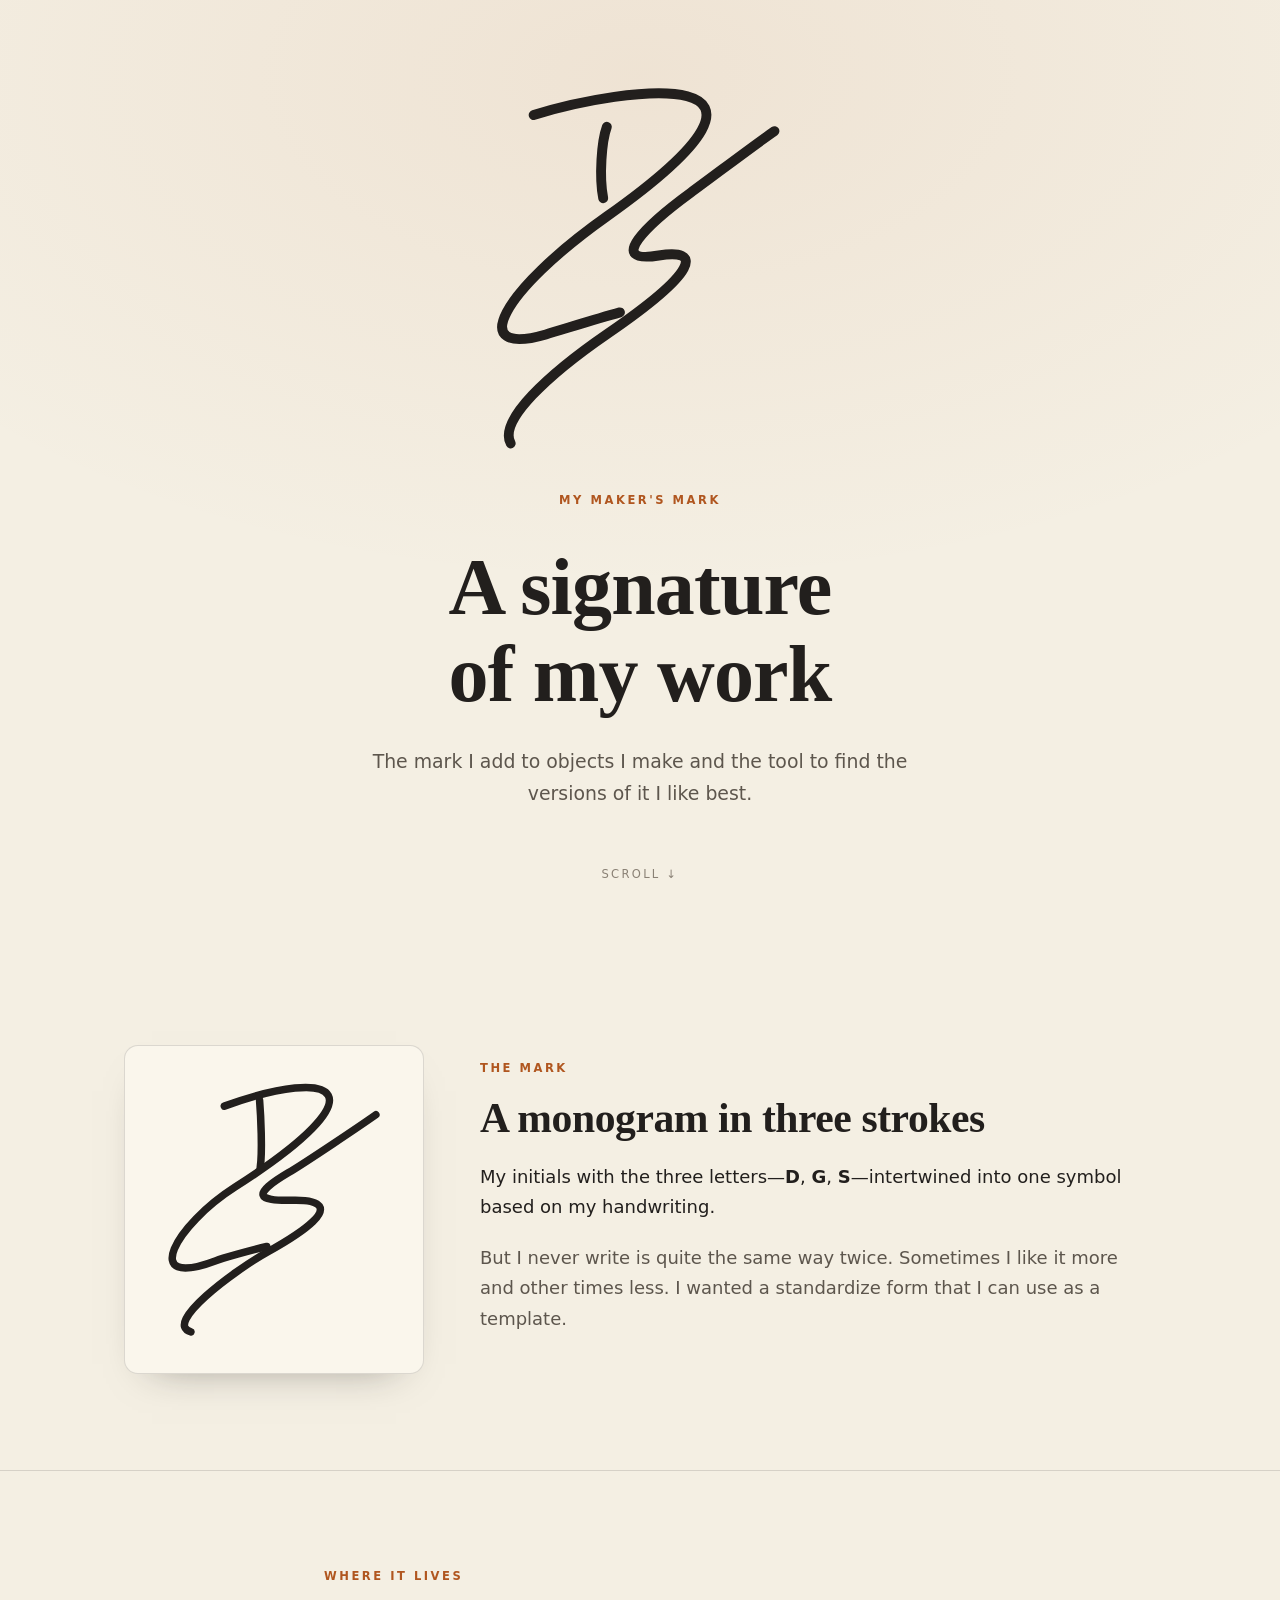
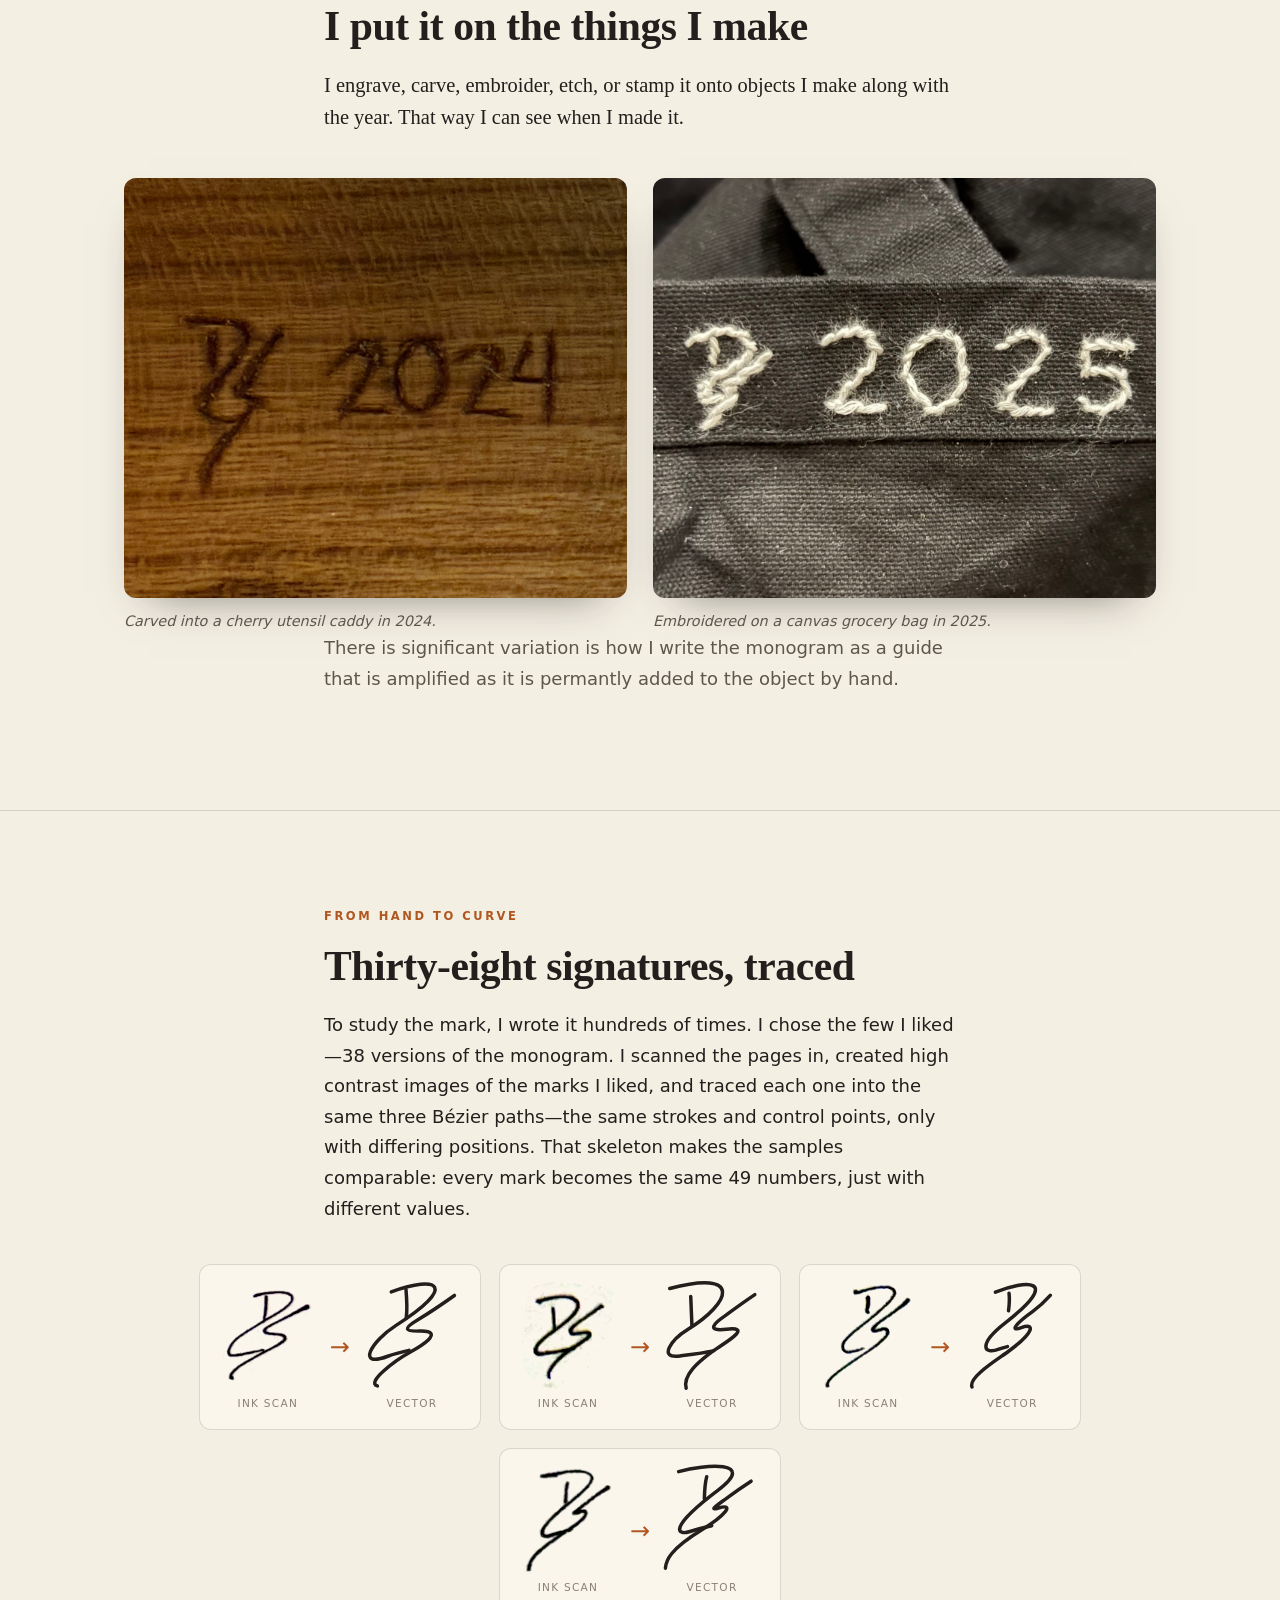
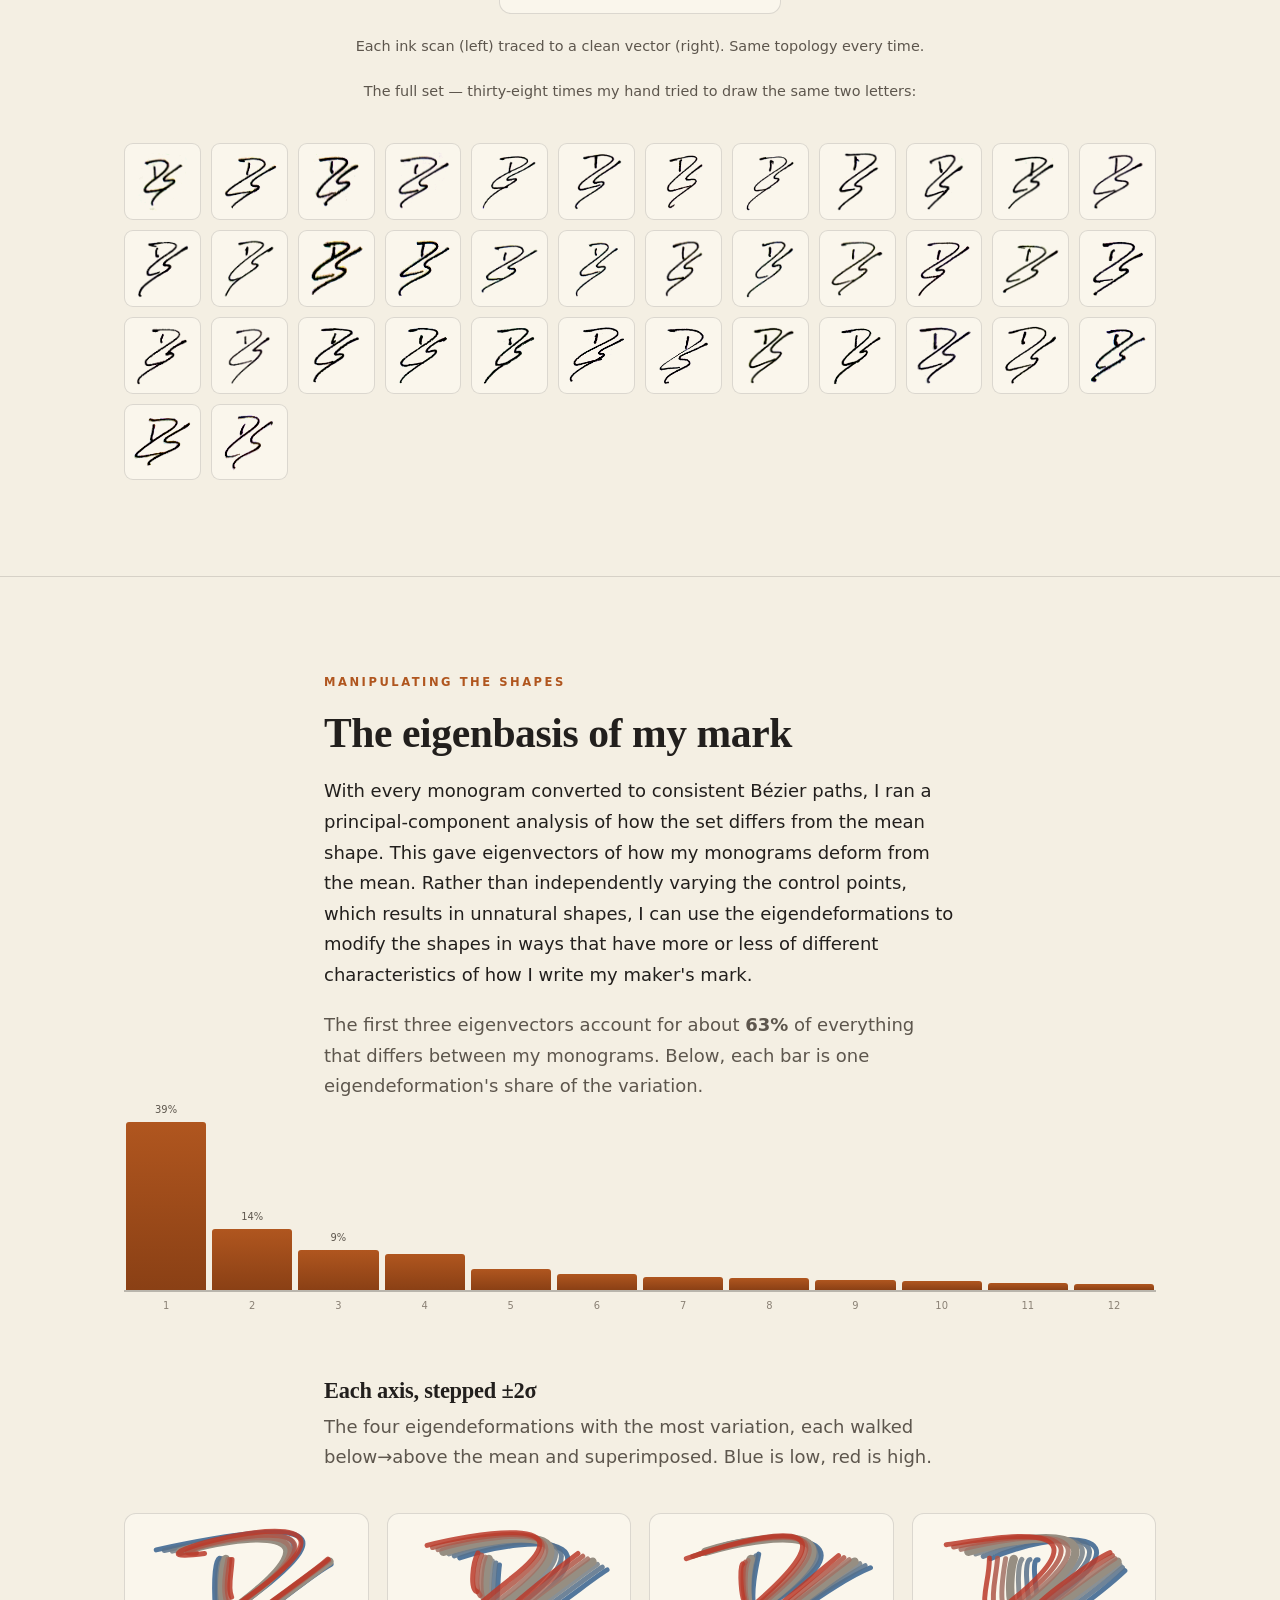
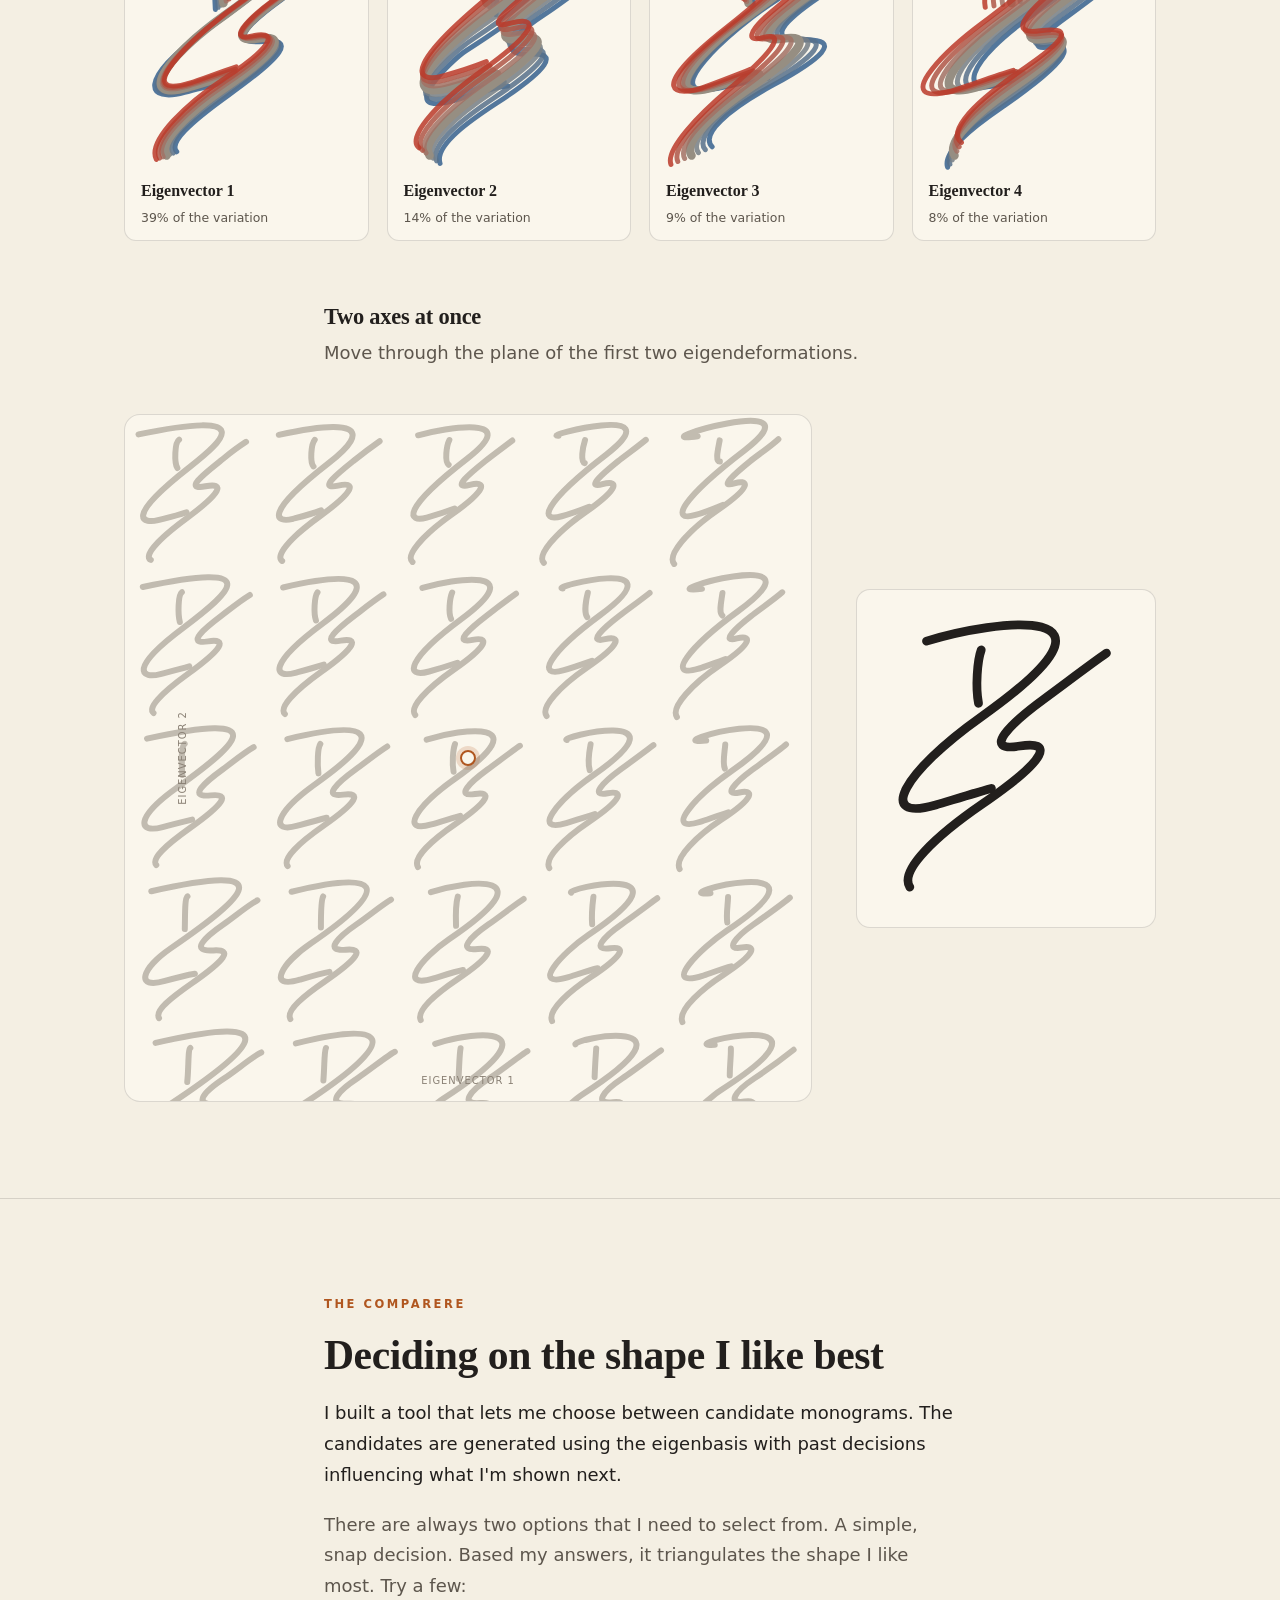
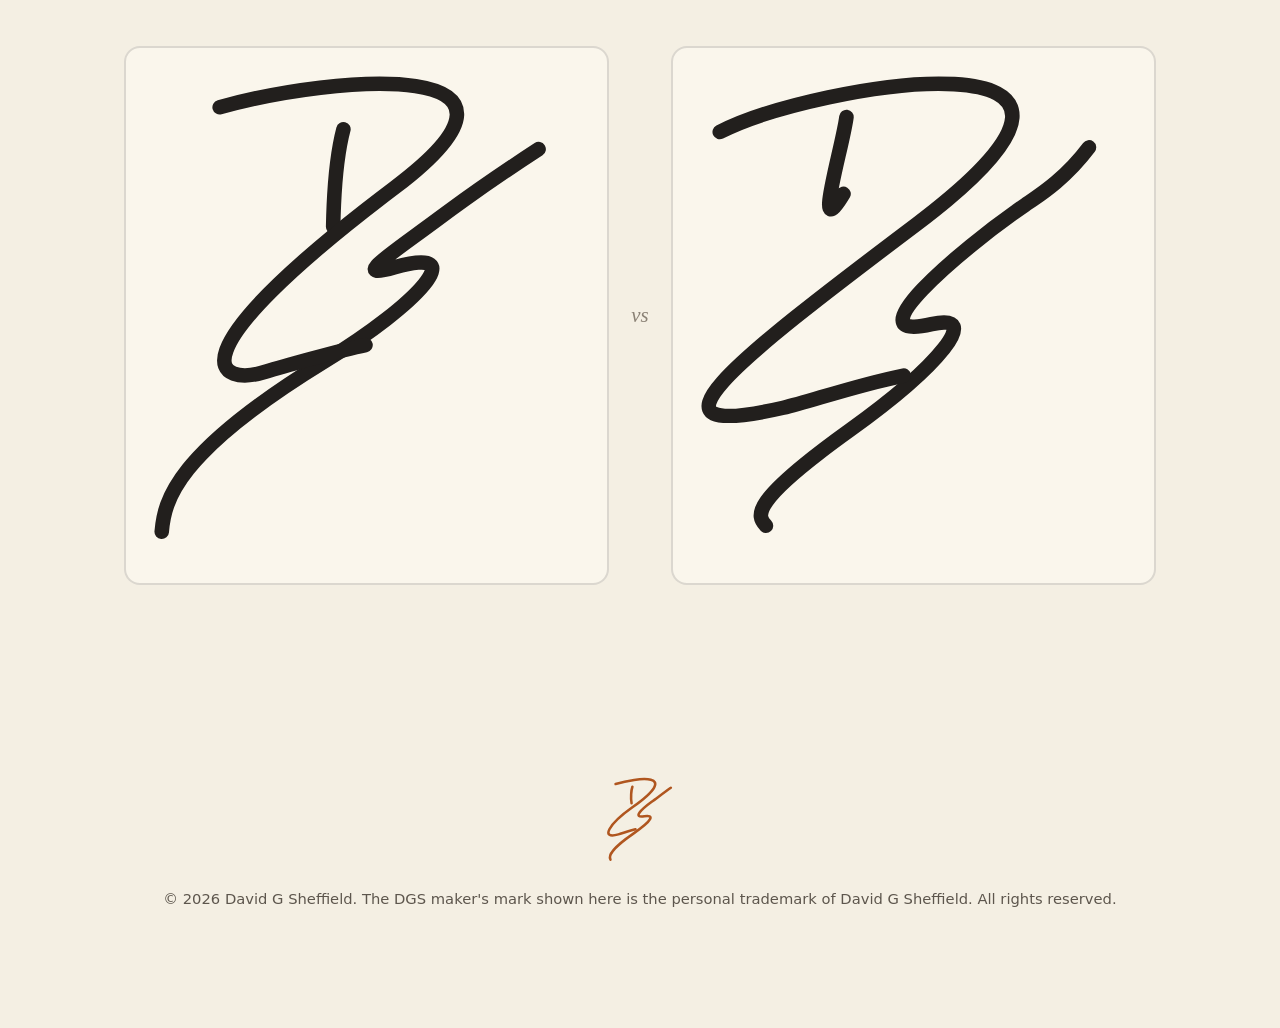
==== docs/index.html @ 482a4f67 "Normalize copyright name to David G Sheffield Co-Authored-By: Claude Opus 4.8 <noreply@anthropic.com" ====
<!doctype html>
<html lang="en">
<head>
<meta charset="utf-8">
<meta name="viewport" content="width=device-width, initial-scale=1">
<title>A Maker's Mark — the geometry of a signature</title>
<meta name="description" content="The DS maker's mark: from a hand-drawn signature to an eigenvector decomposition and a preference-learning comparer.">
<style>
  :root{
    --paper:#f4efe3;
    --paper-2:#ece2cf;
    --panel:#faf6ec;
    --ink:#221f1d;
    --ink-soft:#5d564d;
    --ink-faint:#8a8175;
    --rust:#b0561f;
    --rust-deep:#8a4015;
    --blue:#37628f;
    --red:#bb3b2b;
    --line:rgba(34,31,29,.14);
    --line-strong:rgba(34,31,29,.28);
    --serif:"Iowan Old Style","Palatino Linotype",Palatino,"Book Antiqua",Georgia,serif;
    --sans:system-ui,-apple-system,"Segoe UI",Roboto,Helvetica,Arial,sans-serif;
    color-scheme:light;
  }
  *{box-sizing:border-box}
  html{scroll-behavior:smooth}
  body{
    margin:0;background:var(--paper);color:var(--ink);
    font-family:var(--sans);font-size:18px;line-height:1.7;
    -webkit-font-smoothing:antialiased;overflow-x:hidden;
  }
  .wrap{max-width:1080px;margin:0 auto;padding:0 24px}
  .narrow{max-width:680px}
  h1,h2,h3{font-family:var(--serif);font-weight:600;line-height:1.08;letter-spacing:-.01em;margin:0}
  p{margin:0 0 1.1em}
  a{color:var(--rust-deep)}
  .eyebrow{
    font-family:var(--sans);font-size:.72rem;font-weight:700;letter-spacing:.22em;
    text-transform:uppercase;color:var(--rust);margin:0 0 1.1rem;
  }
  section{padding:96px 0;position:relative}
  section + section{border-top:1px solid var(--line)}
  .lede{font-size:1.28rem;line-height:1.55;color:var(--ink);font-family:var(--serif)}
  .muted{color:var(--ink-soft)}

  /* reveal */
  .reveal{opacity:0;transform:translateY(22px);transition:opacity .8s ease,transform .8s ease}
  .reveal.in{opacity:1;transform:none}

  /* ---- hero ---- */
  .hero{
    min-height:100svh;display:flex;flex-direction:column;justify-content:center;align-items:center;
    text-align:center;padding:80px 24px 64px;
    background:
      radial-gradient(120% 90% at 50% 8%,rgba(176,86,31,.08),transparent 60%),
      var(--paper);
  }
  .hero .mark-hero{width:min(46vw,340px);aspect-ratio:110/124;margin-bottom:8px}
  .hero h1{font-size:clamp(2.6rem,7vw,5rem);margin:.2em 0 .35em}
  .hero .sub{max-width:560px;font-size:1.18rem;color:var(--ink-soft);margin:0 auto}
  .scrollcue{margin-top:56px;font-size:.72rem;letter-spacing:.2em;text-transform:uppercase;color:var(--ink-faint);
    animation:bob 2.4s ease-in-out infinite}
  @keyframes bob{0%,100%{transform:translateY(0)}50%{transform:translateY(7px)}}

  /* draw-on animation — one stroke at a time, in the order I'd write them.
     dasharray gap (200) is wider than the pathLength (100) so the dash pattern
     can't wrap back onto the far endpoint and leave a round-cap dot there. */
  .draw path{stroke-dasharray:100 200;stroke-dashoffset:100;animation:draw 1.05s cubic-bezier(.6,.02,.3,1) forwards}
  .draw path:nth-child(2){animation-delay:.15s}   /* D:  the vertical line — drawn first */
  .draw path:nth-child(3){animation-delay:1.275s}  /* DG: drawn second */
  .draw path:nth-child(1){animation-delay:2.4s}  /* GS: drawn third */
  @keyframes draw{to{stroke-dashoffset:0}}

  svg{display:block}
  .mark svg{width:100%;height:100%;overflow:visible}

  /* ---- the mark ---- */
  .mark-feature{display:grid;grid-template-columns:minmax(0,300px) 1fr;gap:56px;align-items:center}
  .mark-feature .plate{
    background:var(--panel);border:1px solid var(--line);border-radius:14px;
    padding:34px;box-shadow:0 18px 40px -28px rgba(34,31,29,.5);
  }
  .plate .mark{aspect-ratio:110/124}
  .stroke-facts{display:flex;gap:26px;margin-top:26px;flex-wrap:wrap}
  .stroke-facts b{font-family:var(--serif);font-size:1.7rem;display:block;line-height:1;color:var(--rust-deep)}
  .stroke-facts span{font-size:.82rem;color:var(--ink-soft);letter-spacing:.02em}

  /* ---- use photos ---- */
  .photos{display:grid;grid-template-columns:1fr 1fr;gap:26px;margin-top:44px}
  figure{margin:0}
  .photos img{width:100%;height:420px;object-fit:cover;border-radius:12px;display:block;
    box-shadow:0 20px 44px -26px rgba(34,31,29,.6)}
  figcaption{margin-top:.7rem;font-size:.9rem;color:var(--ink-soft);font-style:italic}

  /* ---- samples wall ---- */
  .wall{display:grid;grid-template-columns:repeat(auto-fill,minmax(76px,1fr));gap:10px;margin-top:40px}
  .wall .chip{background:var(--panel);border:1px solid var(--line);border-radius:9px;padding:8px;
    aspect-ratio:1;display:flex;align-items:center;justify-content:center;
    transition:transform .35s ease,box-shadow .35s ease}
  .wall .chip:hover{transform:translateY(-4px) rotate(-1deg);box-shadow:0 14px 26px -16px rgba(34,31,29,.55)}
  .wall .chip img{max-width:100%;max-height:100%;mix-blend-mode:multiply;filter:contrast(1.05)}

  /* ---- conversion strip ---- */
  .convo{display:flex;flex-wrap:wrap;gap:18px;margin-top:40px;justify-content:center}
  .convo .pair{display:flex;align-items:center;gap:14px;background:var(--panel);
    border:1px solid var(--line);border-radius:12px;padding:16px 20px}
  .convo .cell{width:96px;height:108px;display:flex;align-items:center;justify-content:center}
  .convo .cell img{max-width:100%;max-height:100%;mix-blend-mode:multiply}
  .convo .arrow{color:var(--rust);font-size:1.5rem}
  .convo .lbl{position:absolute;font-size:.66rem;letter-spacing:.14em;text-transform:uppercase;color:var(--ink-faint)}
  .cellwrap{position:relative;display:flex;flex-direction:column;align-items:center;gap:6px}
  .cellwrap span{font-size:.66rem;letter-spacing:.12em;text-transform:uppercase;color:var(--ink-faint)}

  /* ---- eigen ---- */
  .scree{display:flex;align-items:flex-end;gap:6px;height:170px;margin:8px 0 6px;
    padding:0 2px;border-bottom:2px solid var(--line-strong)}
  .scree .bar{flex:1;background:linear-gradient(var(--rust),var(--rust-deep));border-radius:3px 3px 0 0;
    position:relative;min-height:2px;transition:height 1s cubic-bezier(.5,0,.2,1)}
  .scree .bar span{position:absolute;top:-20px;left:0;right:0;text-align:center;font-size:.62rem;color:var(--ink-soft)}
  .scree-x{display:flex;gap:6px;padding:0 2px}
  .scree-x div{flex:1;text-align:center;font-size:.62rem;color:var(--ink-faint)}

  .ghost{opacity:.16}

  .overlays{display:grid;grid-template-columns:repeat(auto-fit,minmax(150px,1fr));gap:18px;margin-top:40px}
  .overlays .ov{background:var(--panel);border:1px solid var(--line);border-radius:12px;padding:16px 16px 12px}
  .overlays .ov .mark{aspect-ratio:110/124}
  .overlays .ov h4{margin:10px 0 2px;font-family:var(--serif);font-weight:600;font-size:1rem}
  .overlays .ov p{margin:0;font-size:.78rem;color:var(--ink-soft)}

  .morph{display:grid;grid-template-columns:1fr minmax(0,300px);gap:44px;align-items:center;margin-top:46px}
  .pad{position:relative;aspect-ratio:1;background:var(--panel);border:1px solid var(--line);
    border-radius:16px;padding:10px;touch-action:none;cursor:crosshair;overflow:hidden}
  .pad .tiles{position:absolute;inset:10px;display:grid;grid-template-columns:repeat(5,1fr);
    grid-template-rows:repeat(5,1fr);gap:2px}
  .pad .tiles .mark{opacity:.5;transition:opacity .2s}
  .pad .cross{position:absolute;width:16px;height:16px;border:2px solid var(--rust);border-radius:50%;
    transform:translate(-50%,-50%);pointer-events:none;box-shadow:0 0 0 4px rgba(176,86,31,.18)}
  .pad .axlabel{position:absolute;font-size:.62rem;letter-spacing:.1em;text-transform:uppercase;color:var(--ink-faint)}
  .morph .live{aspect-ratio:110/124;background:var(--panel);border:1px solid var(--line);border-radius:14px;padding:22px}

  /* ---- comparer ---- */
  .duel{display:grid;grid-template-columns:1fr auto 1fr;gap:22px;align-items:center;margin-top:44px}
  .cand{background:var(--panel);border:2px solid var(--line);border-radius:16px;padding:30px;cursor:pointer;
    transition:transform .18s ease,border-color .18s ease,box-shadow .18s ease}
  .cand:hover{transform:translateY(-5px);border-color:var(--rust);box-shadow:0 22px 44px -26px rgba(176,86,31,.6)}
  .cand .mark{aspect-ratio:110/124}
  .cand.pick{border-color:var(--rust);animation:pop .4s ease}
  @keyframes pop{40%{transform:scale(1.05)}}
  .vs{font-family:var(--serif);font-style:italic;color:var(--ink-faint);font-size:1.3rem}
  .duel-q{text-align:center;font-family:var(--serif);font-size:1.3rem;margin-top:30px}
  .tally{text-align:center;color:var(--ink-soft);font-size:.9rem;margin-top:10px}
  .tally b{color:var(--rust-deep)}

  footer{padding:80px 0 100px;text-align:center;color:var(--ink-soft)}
  footer .mark{width:78px;aspect-ratio:110/124;margin:0 auto 22px}
  footer p{font-size:.92rem}

  @media(max-width:820px){
    body{font-size:17px}
    section{padding:72px 0}
    .mark-feature,.morph{grid-template-columns:1fr;gap:30px}
    .morph .live{max-width:240px;margin:0 auto}
    .photos{grid-template-columns:1fr}
    .photos img{height:300px}
    .duel{grid-template-columns:1fr;gap:14px}
    .vs{text-align:center}
  }
</style>
</head>
<body>

<!-- HERO -->
<header class="hero">
  <div class="mark mark-hero" id="hero-mark"></div>
  <p class="eyebrow" style="margin-top:20px">My Maker's Mark</p>
  <h1>A signature<br>of my work</h1>
  <p class="sub">The mark I add to objects I make and the tool to find the versions of it I like best.</p>
  <div class="scrollcue">Scroll ↓</div>
</header>

<!-- THE MARK -->
<section id="mark">
  <div class="wrap mark-feature">
    <div class="plate reveal">
      <div class="mark" id="feature-mark"></div>
    </div>
    <div class="reveal">
      <p class="eyebrow">The mark</p>
      <h2 style="font-size:clamp(1.8rem,4vw,2.6rem);margin-bottom:.5em">A monogram in three strokes</h2>
      <p>My initials with the three letters—<b>D</b>, <b>G</b>, <b>S</b>—intertwined into one symbol based on my handwriting.</p>
      <p class="muted">But I never write is quite the same way twice. Sometimes I like it more and other times less. I wanted a standardize form that I can use as a template.</p>
      <div class="stroke-facts">
      </div>
    </div>
  </div>
</section>

<!-- WHERE IT LIVES -->
<section id="use">
  <div class="wrap narrow reveal">
    <p class="eyebrow">Where it lives</p>
    <h2 style="font-size:clamp(1.8rem,4vw,2.6rem);margin-bottom:.5em">I put it on the things I make</h2>
    <p class="lede">I engrave, carve, embroider, etch, or stamp it onto objects I make along with the year. That way I can see when I made it.</p>
  </div>
  <div class="wrap photos reveal">
    <figure>
      <img src="assets/utensil_caddy.jpg" alt="DS mark wood-burned into an oak utensil caddy, dated 2024" loading="lazy">
      <figcaption>Carved into a cherry utensil caddy in 2024.</figcaption>
    </figure>
    <figure>
      <img src="assets/grocery_bag.jpg" alt="DS mark hand-embroidered on a black canvas grocery bag, dated 2025" loading="lazy">
      <figcaption>Embroidered on a canvas grocery bag in 2025.</figcaption>
    </figure>
  </div>
  <div class="wrap narrow reveal">
    <p class="muted">There is significant variation is how I write the monogram as a guide that is amplified as it is permantly added to the object by hand.</p>
  </div>
</section>

<!-- FROM HAND TO CURVE -->
<section id="trace">
  <div class="wrap narrow reveal">
    <p class="eyebrow">From hand to curve</p>
    <h2 style="font-size:clamp(1.8rem,4vw,2.6rem);margin-bottom:.5em">Thirty-eight signatures, traced</h2>
    <p>To study the mark, I wrote it hundreds of times. I chose the few I liked—38 versions of the monogram. I scanned the pages in, created high contrast images of the marks I liked, and traced each one into the same three Bézier paths—the same strokes and control points, only with differing positions. That skeleton makes the samples comparable: every mark becomes the same 49 numbers, just with different values.</p>
  </div>

  <div class="wrap reveal">
    <div class="convo" id="convo"></div>
    <p class="muted" style="text-align:center;font-size:.9rem;margin-top:20px">Each ink scan (left) traced to a clean vector (right). Same topology every time.</p>
  </div>

  <div class="wrap reveal" style="margin-top:20px">
    <p class="muted" style="text-align:center;font-size:.9rem;margin-bottom:0">The full set — thirty-eight times my hand tried to draw the same two letters:</p>
    <div class="wall" id="wall"></div>
  </div>
</section>

<!-- EIGENDEFORMATION -->
<section id="eigen">
  <div class="wrap narrow reveal">
    <p class="eyebrow">Manipulating the shapes</p>
    <h2 style="font-size:clamp(1.8rem,4vw,2.6rem);margin-bottom:.5em">The eigenbasis of my mark</h2>
    <p>With every monogram converted to consistent Bézier paths, I ran a principal-component analysis of how the set differs from the mean shape. This gave eigenvectors of how my monograms deform from the mean. Rather than independently varying the control points, which results in unnatural shapes, I can use the eigendeformations to modify the shapes in ways that have more or less of different characteristics of how I write my maker's mark.</p>
    <p class="muted">The first three eigenvectors account for about <b>63%</b> of everything that differs between my monograms. Below, each bar is one eigendeformation's share of the variation.</p>
  </div>

  <div class="wrap reveal">
    <div class="scree" id="scree"></div>
    <div class="scree-x" id="scree-x"></div>
  </div>

  <div class="wrap narrow reveal" style="margin-top:64px">
    <h3 style="font-size:1.4rem;margin-bottom:.4em">Each axis, stepped ±2σ</h3>
    <p class="muted">The four eigendeformations with the most variation, each walked below→above the mean and superimposed. Blue is low, red is high.</p>
  </div>
  <div class="wrap">
    <div class="overlays reveal" id="overlays"></div>
  </div>

  <div class="wrap narrow reveal" style="margin-top:64px">
    <h3 style="font-size:1.4rem;margin-bottom:.4em">Two axes at once</h3>
    <p class="muted">Move through the plane of the first two eigendeformations.</p>
  </div>
  <div class="wrap">
    <div class="morph reveal">
      <div class="pad" id="pad">
        <div class="tiles" id="pad-tiles"></div>
        <div class="cross" id="pad-cross" style="left:50%;top:50%"></div>
        <div class="axlabel" style="left:12px;top:50%;transform:translateY(-50%) rotate(-90deg)">Eigenvector 2</div>
        <div class="axlabel" style="left:50%;bottom:12px;transform:translateX(-50%)">Eigenvector 1</div>
      </div>
      <div class="mark live" id="morph-live"></div>
    </div>
  </div>
</section>

<!-- COMPARER -->
<section id="compare">
  <div class="wrap narrow reveal">
    <p class="eyebrow">The comparere</p>
    <h2 style="font-size:clamp(1.8rem,4vw,2.6rem);margin-bottom:.5em">Deciding on the shape I like best</h2>
    <p>I built a tool that lets me choose between candidate monograms. The candidates are generated using the eigenbasis with past decisions influencing what I'm shown next.</p>
    <p class="muted">There are always two options that I need to select from. A simple, snap decision. Based my answers, it triangulates the shape I like most. Try a few:</p>
  </div>
  <div class="wrap">
    <div class="duel reveal">
      <div class="cand" id="cand-a" data-side="a"><div class="mark"></div></div>
      <div class="vs">vs</div>
      <div class="cand" id="cand-b" data-side="b"><div class="mark"></div></div>
    </div>
    <p class="tally" id="tally"></p>
  </div>
</section>

<footer>
  <div class="wrap">
    <div class="mark" id="foot-mark"></div>
    <p class="muted">© 2026 David G Sheffield. The DGS maker's mark shown here is the personal trademark of David G Sheffield. All rights reserved.</p>
  </div>
</footer>

<script id="data" type="application/json">{"viewbox":[0,0,110,124],"mean":{"GS":"M98.5,16.55C91.85,21.11,79.28,30.7,71.49,36.38C57.1,46.89,43.87,59.59,61.06,56.78C75.08,54.5,74.12,61.72,44.66,81.96C25.05,95.43,8.71,110.6,13.34,117.89","D":"M44.28,15.14C42.57,19.79,41.72,31.22,43.1,38.27","DG":"M20.59,11.35C49.86,2.26,115.95,-6.68,44.28,44.13C10.03,68.41,-1.29,89.76,24.55,82.3C29.72,80.8,41.02,77.22,48.67,75.14"},"scree":[0.39283433166560694,0.14138549717100454,0.09217878878835264,0.08430561869442137,0.04968487564159206,0.036737414471950496,0.03105868595067853,0.028623264817362278,0.023886577118365563,0.020985737363191273,0.016085878676264702,0.013098283704352983,0.01125170227954562,0.008265555545566515,0.0071051759199640616,0.006627614263112997,0.005522180413576586,0.005261945397545212,0.004410936498319162,0.004041858828113363,0.0028971482424224575,0.002720901334976772,0.002169877050735369,0.001975140647538667,0.0015245004951719016,0.0012056555032826646,0.0008067532067939604,0.0007439675533662977,0.0005722254885238675,0.0005535111527338774,0.00044188505400412684,0.0003843448754445534,0.0002572647660659104,0.00017940264231801234,0.00011033216736776827,7.627897916547834e-05,2.888763120132774e-05],"pcs":[{"idx":0,"var":0.39283433166560694,"steps":[{"z":-2.4,"d":{"GS":"M99.34,17.89C90.7,22.65,81.09,30.85,73.88,36.06C59.02,46.79,43.12,60.14,63.7,58.22C81.26,56.57,74.45,65.71,45.89,86.18C25.31,100.93,14.4,111.21,18.68,115.89","D":"M40.98,14.8C37.94,16.29,38.27,31.91,38.84,41.53","DG":"M7.96,10.39C129.93,-15.8,81.08,18.57,33.58,52.73C-3.02,79.04,3.38,90.22,22.81,84.87C28.97,83.17,39.32,80.73,47.56,78.8"}},{"z":-1.6,"d":{"GS":"M99.06,17.44C91.08,22.14,80.48,30.8,73.08,36.16C58.38,46.82,43.36,60.01,62.82,57.74C79.2,55.83,74.34,64.38,45.48,84.77C25.22,99.09,12.5,111,16.9,116.55","D":"M42.08,14.91C39.48,17.46,39.42,31.68,40.26,40.44","DG":"M12.17,10.71C103.24,-9.78,92.68,10.11,37.14,49.86C1.33,75.5,1.82,90.05,23.39,84.01C29.22,82.38,39.89,79.56,47.93,77.58"}},{"z":-0.8,"d":{"GS":"M98.78,16.99C91.47,21.62,79.88,30.75,72.29,36.27C57.74,46.85,43.62,59.82,61.94,57.26C77.14,55.14,74.23,63.05,45.07,83.37C25.13,97.26,10.61,110.8,15.12,117.22","D":"M43.18,15.02C41.03,18.63,40.57,31.45,41.68,39.35","DG":"M16.38,11.03C76.55,-3.76,104.3,1.7,40.71,47C5.68,71.95,0.26,89.89,23.97,83.15C29.47,81.59,40.45,78.39,48.3,76.36"}},{"z":0.0,"d":{"GS":"M98.5,16.55C91.85,21.11,79.28,30.7,71.49,36.38C57.1,46.89,43.87,59.59,61.06,56.78C75.08,54.5,74.12,61.72,44.66,81.96C25.05,95.43,8.71,110.6,13.34,117.89","D":"M44.28,15.14C42.57,19.79,41.72,31.22,43.1,38.27","DG":"M20.59,11.35C49.86,2.26,115.95,-6.68,44.28,44.13C10.03,68.41,-1.29,89.76,24.55,82.3C29.72,80.8,41.02,77.22,48.67,75.14"}},{"z":0.8,"d":{"GS":"M98.22,16.1C92.23,20.59,78.68,30.64,70.7,36.49C56.46,46.92,44.13,59.3,60.18,56.31C73.01,53.91,74.01,60.4,44.25,80.55C24.97,93.6,6.81,110.4,11.57,118.56","D":"M45.37,15.25C44.12,20.96,42.86,30.99,44.52,37.18","DG":"M24.8,11.67C23.17,8.28,127.62,-15.03,47.84,41.27C14.38,64.88,-2.83,89.64,25.13,81.44C29.97,80.02,41.58,76.05,49.05,73.92"}},{"z":1.6,"d":{"GS":"M97.95,15.65C92.62,20.08,78.08,30.59,69.9,36.6C55.83,46.95,44.38,58.97,59.3,55.83C70.95,53.38,73.9,59.08,43.84,79.14C24.89,91.79,4.91,110.2,9.79,119.22","D":"M46.47,15.36C45.66,22.13,44.01,30.76,45.94,36.09","DG":"M29.01,11.99C-3.51,14.3,139.32,-23.34,51.41,38.4C18.74,61.35,-4.37,89.54,25.71,80.58C30.22,79.24,42.14,74.88,49.42,72.69"}},{"z":2.4,"d":{"GS":"M97.67,15.21C93,19.56,77.47,30.54,69.11,36.71C55.19,46.98,44.63,58.58,58.41,55.35C68.9,52.89,73.79,57.76,43.43,77.73C24.82,89.97,3.01,110,8.01,119.89","D":"M47.57,15.47C47.21,23.3,45.16,30.53,47.36,35.01","DG":"M33.22,12.31C-30.2,20.33,151.04,-31.61,54.98,35.54C23.1,57.82,-5.91,89.45,26.29,79.73C30.47,78.47,42.71,73.71,49.79,71.47"}}]},{"idx":1,"var":0.14138549717100454,"steps":[{"z":-2.4,"d":{"GS":"M106.14,20.83C101.68,23.13,84.18,37.12,73.67,43.94C55.82,55.52,48.87,65.87,66.28,64.88C80.8,64.04,76.15,72.3,48.13,90.69C36.75,98.16,15.61,112.08,18.84,121.99","D":"M49.9,18.24C49.14,22.64,49.16,31.59,48.06,44.3","DG":"M29.13,14.64C66.72,2.04,133.06,-0.98,32.29,63.16C24.94,67.85,-7.83,99.8,29.13,88.24C34.77,86.48,49.12,81.59,54.3,81.48"}},{"z":-1.6,"d":{"GS":"M103.59,19.4C98.4,22.46,82.53,34.95,72.95,41.42C56.27,52.68,47.18,63.78,64.54,62.18C78.91,60.85,75.48,68.78,46.97,87.78C32.82,97.21,13.31,111.58,17.01,120.62","D":"M48.02,17.21C46.95,21.69,46.68,31.47,46.4,42.29","DG":"M26.28,13.55C61.1,2.11,127.18,-3.19,36.29,56.82C19.76,67.73,-5.67,96.4,27.6,86.26C33.09,84.59,46.42,80.14,52.42,79.36"}},{"z":-0.8,"d":{"GS":"M101.05,17.98C95.12,21.78,80.9,32.81,72.22,38.9C56.69,49.8,45.52,61.69,62.8,59.48C77,57.67,74.8,65.26,45.81,84.87C28.92,96.3,11.01,111.09,15.18,119.26","D":"M46.15,16.17C44.76,20.74,44.2,31.34,44.75,40.28","DG":"M23.43,12.45C55.48,2.19,121.48,-5.09,40.28,50.48C14.79,67.92,-3.49,93.05,26.07,84.28C31.4,82.7,43.72,78.68,50.55,77.25"}},{"z":0.0,"d":{"GS":"M98.5,16.55C91.85,21.11,79.28,30.7,71.49,36.38C57.1,46.89,43.87,59.59,61.06,56.78C75.08,54.5,74.12,61.72,44.66,81.96C25.05,95.43,8.71,110.6,13.34,117.89","D":"M44.28,15.14C42.57,19.79,41.72,31.22,43.1,38.27","DG":"M20.59,11.35C49.86,2.26,115.95,-6.68,44.28,44.13C10.03,68.41,-1.29,89.76,24.55,82.3C29.72,80.8,41.02,77.22,48.67,75.14"}},{"z":0.8,"d":{"GS":"M95.96,15.12C88.57,20.43,77.68,28.62,70.77,33.86C57.49,43.93,42.25,57.49,59.32,54.09C73.14,51.33,73.43,58.18,43.5,79.05C21.2,94.6,6.41,110.11,11.51,116.52","D":"M42.4,14.1C40.39,18.85,39.23,31.1,41.45,36.26","DG":"M17.74,10.25C44.24,2.34,110.6,-7.98,48.27,37.79C5.5,69.2,0.93,86.52,23.02,80.32C28.03,78.91,38.31,75.76,46.8,73.02"}},{"z":1.6,"d":{"GS":"M93.41,13.69C85.3,19.76,76.11,26.56,70.04,31.34C57.86,40.94,40.64,55.38,57.58,51.39C71.18,48.18,72.73,54.64,42.34,76.14C17.38,93.8,4.11,109.62,9.68,115.15","D":"M40.53,13.06C38.2,17.9,36.75,30.98,39.79,34.25","DG":"M14.9,9.16C38.62,2.41,105.44,-8.98,52.27,31.44C1.19,70.27,3.16,83.34,21.5,78.33C26.34,77.01,35.61,74.31,44.92,70.91"}},{"z":2.4,"d":{"GS":"M90.87,12.26C82.02,19.08,74.55,24.54,69.32,28.82C58.2,37.92,39.06,53.27,55.84,48.69C69.21,45.05,72.02,51.08,41.18,73.23C13.6,93.05,1.81,109.13,7.85,113.79","D":"M38.65,12.03C36.01,16.95,34.27,30.86,38.14,32.24","DG":"M12.05,8.06C33,2.49,100.48,-9.69,56.26,25.1C-2.87,71.63,5.41,80.21,19.97,76.35C24.65,75.11,32.91,72.85,43.05,68.8"}}]},{"idx":2,"var":0.09217878878835264,"steps":[{"z":-2.4,"d":{"GS":"M106.85,19.7C102.35,21.45,96.92,24.26,88.25,29.71C71.07,40.52,46.17,58.19,71.11,57.43C94.34,56.72,79.88,67.94,56.08,80.96C31.98,94.15,17.82,106.84,24.12,113.3","D":"M48.45,12.61C46.64,21.14,44.42,32.02,45.86,40.84","DG":"M30.58,7.73C56.27,1.11,113.14,1.66,57.53,36.81C33.79,51.82,-9.92,91.51,30.26,82.1C38.93,80.08,44.15,79.01,53.26,77.51"}},{"z":-1.6,"d":{"GS":"M104.07,18.65C98.85,21.34,91.04,26.39,82.66,31.94C66.42,42.68,45.38,58.88,67.76,57.21C87.93,55.71,78.09,66.01,52.27,81.29C29.69,94.66,14.79,108.09,20.53,114.83","D":"M47.06,13.45C45.28,20.69,43.52,31.75,44.94,39.98","DG":"M27.25,8.94C54.13,1.49,114.24,-0.92,53.11,39.25C25.77,57.22,-7.01,91.09,28.36,82.17C35.85,80.28,43.1,78.41,51.73,76.72"}},{"z":-0.8,"d":{"GS":"M101.29,17.6C95.35,21.22,85.16,28.54,77.08,34.16C61.77,44.8,44.62,59.35,64.41,57C81.51,54.97,76.17,63.94,48.46,81.63C27.38,95.09,11.75,109.35,16.94,116.36","D":"M45.67,14.29C43.93,20.24,42.62,31.49,44.02,39.12","DG":"M23.92,10.14C52,1.88,115.18,-3.7,48.7,41.69C17.85,62.75,-4.13,90.5,26.45,82.23C32.78,80.52,42.06,77.82,50.2,75.93"}},{"z":0.0,"d":{"GS":"M98.5,16.55C91.85,21.11,79.28,30.7,71.49,36.38C57.1,46.89,43.87,59.59,61.06,56.78C75.08,54.5,74.12,61.72,44.66,81.96C25.05,95.43,8.71,110.6,13.34,117.89","D":"M44.28,15.14C42.57,19.79,41.72,31.22,43.1,38.27","DG":"M20.59,11.35C49.86,2.26,115.95,-6.68,44.28,44.13C10.03,68.41,-1.29,89.76,24.55,82.3C29.72,80.8,41.02,77.22,48.67,75.14"}},{"z":0.8,"d":{"GS":"M95.72,15.5C88.35,20.99,73.4,32.86,65.91,38.6C52.42,48.93,43.12,59.61,57.71,56.57C68.66,54.28,71.92,59.37,40.85,82.29C22.69,95.68,5.67,111.85,9.75,119.42","D":"M42.88,15.98C41.22,19.35,40.81,30.96,42.18,37.41","DG":"M17.26,12.56C47.73,2.65,116.54,-9.86,39.86,46.57C2.32,74.2,1.52,88.85,22.64,82.36C26.66,81.13,39.97,76.62,47.15,74.35"}},{"z":1.6,"d":{"GS":"M92.93,14.45C84.85,20.88,67.53,35.04,60.32,40.83C47.72,50.95,42.35,59.41,54.36,56.35C62.28,54.34,69.58,56.89,37.04,82.62C20.31,95.86,2.63,113.11,6.16,120.95","D":"M41.49,16.82C39.86,18.9,39.91,30.69,41.26,36.55","DG":"M13.93,13.77C45.59,3.03,116.96,-13.23,35.44,49.01C-5.29,80.11,4.28,87.79,20.74,82.43C23.62,81.49,38.93,76.03,45.62,73.56"}},{"z":2.4,"d":{"GS":"M90.15,13.4C81.35,20.76,61.65,37.23,54.74,43.05C43.01,52.92,41.55,58.99,51,56.14C55.95,54.65,67.07,54.28,33.23,82.96C17.89,95.96,-0.41,114.36,2.57,122.48","D":"M40.1,17.66C38.5,18.45,39.01,30.43,40.33,35.7","DG":"M10.6,14.98C43.46,3.41,117.2,-16.79,31.02,51.46C-12.78,86.14,7,86.57,18.83,82.49C20.59,81.88,37.88,75.43,44.09,72.77"}}]},{"idx":3,"var":0.08430561869442137,"steps":[{"z":-2.4,"d":{"GS":"M102.36,21.28C95.52,27.81,82.8,37.62,73.08,44.62C57.55,55.82,50.35,63.47,63.99,60.91C69.59,59.86,83.79,60.96,39.14,91.92C34.37,95.23,6.06,113.71,9.72,124","D":"M56.98,15.63C53.56,14.25,55.6,28.96,56.81,36.18","DG":"M32.19,14.98C62.99,0.72,124.43,-3.71,57.66,41.93C15.64,70.66,16.31,87.69,38.4,80.17C44.63,78.05,46.95,78.51,53.28,76.95"}},{"z":-1.6,"d":{"GS":"M101.08,19.7C94.29,25.57,81.62,35.31,72.55,41.87C57.4,52.84,48.2,62.19,63.01,59.53C71.41,58.03,80.58,61.23,40.98,88.6C31.27,95.31,6.94,113.16,10.93,122.44","D":"M52.75,15.47C49.9,16.1,50.97,29.71,52.24,36.87","DG":"M28.32,13.77C58.61,1.23,121.62,-4.68,53.2,42.66C13.78,69.94,10.45,88.42,33.78,80.88C39.66,78.98,44.97,78.08,51.75,76.35"}},{"z":-0.8,"d":{"GS":"M99.79,18.12C93.07,23.34,80.45,33,72.02,39.13C57.25,49.86,46.03,60.9,62.04,58.16C73.24,56.24,77.35,61.48,42.82,85.28C28.16,95.38,7.83,111.88,12.14,120.17","D":"M48.51,15.3C46.24,17.95,46.35,30.47,47.67,37.57","DG":"M24.46,12.56C54.24,1.75,118.79,-5.67,48.74,43.4C11.92,69.19,4.58,89.11,29.17,81.59C34.69,79.9,42.99,77.65,50.21,75.74"}},{"z":0.0,"d":{"GS":"M98.5,16.55C91.85,21.11,79.28,30.7,71.49,36.38C57.1,46.89,43.87,59.59,61.06,56.78C75.08,54.5,74.12,61.72,44.66,81.96C25.05,95.43,8.71,110.6,13.34,117.89","D":"M44.28,15.14C42.57,19.79,41.72,31.22,43.1,38.27","DG":"M20.59,11.35C49.86,2.26,115.95,-6.68,44.28,44.13C10.03,68.41,-1.29,89.76,24.55,82.3C29.72,80.8,41.02,77.22,48.67,75.14"}},{"z":0.8,"d":{"GS":"M97.21,14.97C90.63,18.87,78.11,28.4,70.97,33.63C56.95,43.91,41.71,58.26,60.08,55.41C76.92,52.8,70.87,61.95,46.5,78.64C21.92,95.47,9.59,109.32,14.55,115.61","D":"M40.04,14.97C38.91,21.64,37.09,31.98,38.53,38.96","DG":"M16.72,10.14C45.49,2.78,113.09,-7.71,39.82,44.87C8.12,67.61,-7.16,90.37,19.93,83.01C24.74,81.7,39.04,76.79,47.14,74.53"}},{"z":1.6,"d":{"GS":"M95.93,13.39C89.4,16.64,76.95,26.1,70.44,30.89C56.8,40.93,39.54,56.91,59.1,54.03C78.77,51.14,67.62,62.16,48.34,75.32C18.79,95.49,10.48,108.05,15.76,113.33","D":"M35.8,14.8C35.25,23.49,32.46,32.73,33.96,39.66","DG":"M12.85,8.93C41.11,3.29,110.21,-8.76,35.35,45.6C6.2,66.78,-13.04,90.95,15.31,83.72C19.75,82.58,37.06,76.36,45.6,73.93"}},{"z":2.4,"d":{"GS":"M94.64,11.82C88.18,14.41,75.78,23.8,69.91,28.14C56.65,37.95,37.37,55.55,58.13,52.66C80.62,49.53,64.35,62.35,50.18,72C15.64,95.5,11.36,106.77,16.97,111.06","D":"M31.57,14.64C31.58,25.34,27.83,33.49,29.39,40.36","DG":"M8.98,7.72C36.73,3.8,107.31,-9.83,30.89,46.33C4.26,65.91,-18.92,91.49,10.7,84.42C14.76,83.46,35.08,75.93,44.07,73.32"}}]}],"morph":{"grid":[[{"GS":"M92.83,14.09C82.7,20.71,76.84,25.69,71.67,29.81C59.65,39.38,39.17,55.07,58.92,51.23C75.38,48.04,72.63,56.17,42.79,78.21C15.81,98.13,7.7,109.88,13.21,112.8","D":"M36.84,12.27C33.24,14.51,32.64,31.5,35.42,35.96","DG":"M2.95,7.81C102.53,-12.61,74.55,12.59,45.35,35.43C-11.58,79.97,8.23,82.34,19.28,79.48C24.87,78.04,32.85,76.5,43.05,72.91"},{"GS":"M92.49,13.53C83.18,20.06,76.08,25.62,70.67,29.95C58.84,39.41,39.51,54.74,57.81,50.64C72.79,47.28,72.5,54.51,42.28,76.45C15.64,95.77,5.33,109.62,10.99,113.64","D":"M38.22,12.41C35.17,15.97,34.07,31.21,37.19,34.6","DG":"M8.21,8.21C69.17,-5.08,88.72,1.58,49.81,31.85C-6.23,75.44,6.25,82.04,20.01,78.41C25.19,77.05,33.55,75.04,43.52,71.38"},{"GS":"M92.14,12.98C83.66,19.42,75.32,25.55,69.68,30.08C58.03,39.43,39.85,54.33,56.71,50.04C70.2,46.61,72.37,52.86,41.76,74.69C15.49,93.42,2.96,109.37,8.76,114.47","D":"M39.59,12.55C37.1,17.43,35.51,30.92,38.97,33.24","DG":"M13.48,8.61C35.81,2.45,102.94,-9.37,54.26,28.27C-0.87,70.91,4.28,81.77,20.73,77.34C25.5,76.06,34.26,73.58,43.99,69.85"},{"GS":"M91.79,12.42C84.14,18.77,74.56,25.48,68.69,30.22C57.23,39.46,40.18,53.84,55.61,49.44C67.62,46.03,72.25,51.21,41.25,72.93C15.34,91.08,0.59,109.12,6.54,115.3","D":"M40.96,12.68C39.03,18.89,36.95,30.63,40.74,31.88","DG":"M18.74,9.01C2.45,9.98,117.19,-20.27,58.72,24.69C4.49,66.39,2.32,81.52,21.46,76.27C25.81,75.08,34.96,72.11,44.45,68.33"},{"GS":"M91.44,11.86C84.62,18.13,73.8,25.4,67.69,30.35C56.42,39.49,40.51,53.27,54.51,48.85C65.05,45.52,72.12,49.57,40.74,71.17C15.2,88.74,-1.79,108.87,4.31,116.14","D":"M42.34,12.82C40.96,20.34,38.38,30.34,42.52,30.53","DG":"M24,9.41C-30.91,17.5,131.49,-31.12,63.18,21.11C9.85,61.88,0.37,81.31,22.19,75.2C26.12,74.1,35.67,70.65,44.92,66.8"}],[{"GS":"M96.02,15.88C86.8,21.55,78.8,28.24,72.57,32.96C59.19,43.12,41.18,57.58,61.09,54.61C77.82,52.11,73.52,60.61,44.24,81.84C20.51,99.04,10.58,110.49,15.5,114.51","D":"M39.18,13.56C35.98,15.69,35.74,31.65,37.48,38.47","DG":"M6.51,9.18C109.56,-12.7,80.55,13.24,40.35,43.36C-6.39,78.4,5.4,86.19,21.19,81.96C26.99,80.41,36.23,78.33,45.4,75.55"},{"GS":"M95.67,15.32C87.27,20.91,78.04,28.17,71.58,33.1C58.39,43.16,41.51,57.31,59.99,54.01C75.24,51.28,73.39,58.95,43.72,80.08C20.38,96.71,8.21,110.24,13.28,115.35","D":"M40.56,13.7C37.91,17.15,37.18,31.36,39.26,37.11","DG":"M11.77,9.58C76.2,-5.17,94.9,2.46,44.81,39.78C-1,73.92,3.44,85.94,21.92,80.89C27.3,79.42,36.93,76.86,45.86,74.02"},{"GS":"M95.32,14.76C87.75,20.26,77.29,28.1,70.59,33.23C57.59,43.19,41.84,56.96,58.89,53.41C72.65,50.55,73.25,57.3,43.21,78.32C20.24,94.39,5.83,109.99,11.05,116.18","D":"M41.93,13.84C39.84,18.61,38.61,31.07,41.03,35.75","DG":"M17.03,9.98C42.84,2.35,109.29,-8.26,49.27,36.2C4.4,69.44,1.48,85.72,22.64,79.82C27.61,78.43,37.64,75.4,46.33,72.5"},{"GS":"M94.97,14.2C88.23,19.62,76.53,28.03,69.59,33.37C56.78,43.22,42.17,56.54,57.78,52.82C70.07,49.89,73.12,55.65,42.7,76.56C20.12,92.08,3.46,109.73,8.83,117.01","D":"M43.31,13.98C41.77,20.07,40.05,30.78,42.81,34.4","DG":"M22.29,10.38C9.48,9.88,123.72,-18.92,53.73,32.62C9.8,64.97,-0.46,85.53,23.37,78.75C27.92,77.45,38.34,73.94,46.8,70.97"},{"GS":"M94.62,13.64C88.71,18.98,75.77,27.96,68.6,33.5C55.98,43.26,42.49,56.03,56.68,52.22C67.49,49.31,72.99,54,42.18,74.8C20.01,89.78,1.09,109.48,6.6,117.85","D":"M44.68,14.12C43.7,21.53,41.48,30.49,44.58,33.04","DG":"M27.56,10.78C-23.88,17.41,138.19,-29.53,58.19,29.04C15.21,60.5,-2.4,85.36,24.09,77.68C28.23,76.48,39.05,72.47,47.26,69.44"}],[{"GS":"M99.2,17.66C90.89,22.39,80.79,30.83,73.48,36.11C58.7,46.8,43.24,60.08,63.26,57.98C80.23,56.19,74.4,65.04,45.68,85.48C25.27,100.01,13.45,111.1,17.79,116.22","D":"M41.53,14.86C38.71,16.88,38.84,31.8,39.55,40.98","DG":"M10.06,10.55C116.58,-12.79,86.87,14.34,35.36,51.29C-0.84,77.27,2.6,90.13,23.1,84.44C29.09,82.77,39.61,80.15,47.74,78.19"},{"GS":"M98.85,17.11C91.37,21.75,80.03,30.76,72.49,36.25C57.9,46.85,43.55,59.88,62.16,57.38C77.66,55.3,74.26,63.38,45.17,83.72C25.15,97.71,11.08,110.85,15.57,117.05","D":"M42.9,15C40.64,18.34,40.28,31.51,41.32,39.62","DG":"M15.33,10.95C83.22,-5.27,101.39,3.8,39.82,47.71C4.59,72.84,0.65,89.93,23.82,83.37C29.41,81.79,40.31,78.68,48.21,76.67"},{"GS":"M98.5,16.55C91.85,21.11,79.28,30.7,71.49,36.38C57.1,46.89,43.87,59.59,61.06,56.78C75.08,54.5,74.12,61.72,44.66,81.96C25.05,95.43,8.71,110.6,13.34,117.89","D":"M44.28,15.14C42.57,19.79,41.72,31.22,43.1,38.27","DG":"M20.59,11.35C49.86,2.26,115.95,-6.68,44.28,44.13C10.03,68.41,-1.29,89.76,24.55,82.3C29.72,80.8,41.02,77.22,48.67,75.14"},{"GS":"M98.15,15.99C92.33,20.46,78.53,30.63,70.5,36.52C56.3,46.93,44.19,59.23,59.96,56.19C72.5,53.77,73.98,60.07,44.14,80.2C24.95,93.15,6.34,110.35,11.12,118.72","D":"M45.65,15.27C44.5,21.25,43.15,30.93,44.87,36.91","DG":"M25.85,11.75C16.5,9.79,130.54,-17.11,48.74,40.55C15.47,63.99,-3.22,89.61,25.27,81.23C30.03,79.83,41.72,75.76,49.14,73.61"},{"GS":"M97.81,15.43C92.81,19.82,77.77,30.56,69.51,36.65C55.51,46.97,44.51,58.78,58.86,55.59C69.93,53.13,73.84,58.42,43.63,78.44C24.86,90.88,3.96,110.1,8.9,119.56","D":"M47.02,15.41C46.43,22.71,44.59,30.65,46.65,35.55","DG":"M31.11,12.15C-16.86,17.32,145.18,-27.48,53.19,36.97C20.92,59.58,-5.14,89.49,26,80.16C30.35,78.85,42.42,74.29,49.61,72.08"}],[{"GS":"M102.38,19.45C94.98,23.24,82.8,33.46,74.39,39.26C58.18,50.43,45.33,62.58,65.44,61.35C82.61,60.3,75.26,69.46,47.13,89.12C30.06,101.04,16.33,111.72,20.09,117.93","D":"M43.87,16.15C41.45,18.06,41.95,31.95,41.62,43.5","DG":"M13.62,11.92C123.61,-12.89,93.49,15.9,30.37,59.22C5.06,76.6,-0.17,94.16,25,86.92C31.2,85.13,42.98,81.97,50.09,80.83"},{"GS":"M102.03,18.89C95.46,22.59,82.05,33.4,73.4,39.39C57.38,50.48,45.63,62.43,64.33,60.75C80.05,59.34,75.12,67.8,46.62,87.36C29.97,98.78,13.96,111.47,17.86,118.76","D":"M45.24,16.29C43.38,19.52,43.38,31.66,43.39,42.14","DG":"M18.88,12.32C90.25,-5.36,108.17,5.6,34.83,55.64C10.53,72.22,-2.11,94.01,25.73,85.85C31.51,84.15,43.69,80.51,50.55,79.31"},{"GS":"M101.68,18.33C95.94,21.95,81.3,33.34,72.4,39.53C56.59,50.53,45.93,62.21,63.23,60.16C77.48,58.46,74.97,66.14,46.1,85.6C29.89,96.52,11.58,111.22,15.64,119.6","D":"M46.62,16.43C45.31,20.98,44.82,31.38,45.16,40.78","DG":"M24.15,12.72C56.89,2.17,122.89,-4.64,39.28,52.06C16.01,67.85,-4.03,93.88,26.46,84.78C31.83,83.17,44.39,79.04,51.02,77.78"},{"GS":"M101.34,17.77C96.42,21.31,80.55,33.28,71.41,39.67C55.79,50.57,46.24,61.91,62.13,59.56C74.91,57.67,74.83,64.48,45.59,83.84C29.82,94.28,9.21,110.96,13.41,120.43","D":"M47.99,16.57C47.24,22.44,46.25,31.09,46.94,39.42","DG":"M29.41,13.12C23.53,9.7,137.64,-14.82,43.74,48.48C21.49,63.48,-5.95,93.79,27.18,83.7C32.14,82.2,45.1,77.58,51.48,76.25"},{"GS":"M100.99,17.22C96.9,20.66,79.8,33.21,70.41,39.8C55,50.62,46.55,61.53,61.03,58.96C72.34,56.96,74.69,62.83,45.08,82.08C29.75,92.04,6.84,110.71,11.19,121.26","D":"M49.37,16.71C49.17,23.9,47.69,30.8,48.71,38.06","DG":"M34.67,13.52C-9.83,17.22,152.44,-24.95,48.2,44.9C26.98,59.12,-7.86,93.71,27.91,82.63C32.45,81.23,45.8,76.12,51.95,74.72"}],[{"GS":"M105.56,21.24C99.08,24.08,84.84,36.15,75.3,42.41C57.63,53.99,47.46,65.07,67.61,64.72C84.96,64.41,76.12,73.87,48.58,92.75C34.9,102.13,19.2,112.33,22.38,119.64","D":"M46.21,17.45C44.18,19.24,45.05,32.1,43.68,46.01","DG":"M17.18,13.3C130.63,-12.98,100.39,17.93,25.37,67.15C11.29,76.39,-2.92,98.27,26.91,89.39C33.31,87.49,46.36,83.79,52.43,83.48"},{"GS":"M105.21,20.68C99.56,23.44,84.1,36.09,74.3,42.54C56.84,54.05,47.74,64.99,66.51,64.12C82.41,63.39,75.97,72.2,48.06,90.99C34.84,99.9,16.83,112.08,20.15,120.47","D":"M47.59,17.59C46.11,20.7,46.48,31.82,45.46,44.65","DG":"M22.44,13.7C97.27,-5.45,115.22,7.87,29.83,63.57C16.81,72.07,-4.84,98.17,27.64,88.32C33.62,86.51,47.07,82.33,52.9,81.95"},{"GS":"M104.87,20.12C100.04,22.79,83.35,36.03,73.31,42.68C56.05,54.1,48.02,64.83,65.41,63.53C79.86,62.45,75.82,70.54,47.55,89.23C34.78,97.68,14.46,111.83,17.93,121.31","D":"M48.96,17.73C48.04,22.16,47.92,31.53,47.23,43.29","DG":"M27.7,14.1C63.91,2.07,130.1,-2.12,34.29,59.99C22.32,67.75,-6.75,98.09,28.36,87.25C33.93,85.53,47.77,80.87,53.36,80.42"},{"GS":"M104.52,19.56C100.52,22.15,82.6,35.97,72.31,42.82C55.26,54.16,48.32,64.59,64.3,62.93C77.29,61.58,75.67,68.88,47.04,87.47C34.73,95.46,12.09,111.58,15.7,122.14","D":"M50.34,17.86C49.97,23.62,49.36,31.24,49,41.93","DG":"M32.96,14.49C30.55,9.6,145.01,-12.05,38.75,56.41C27.84,63.44,-8.65,98.04,29.09,86.18C34.25,84.56,48.48,79.4,53.83,78.89"},{"GS":"M104.17,19C101,21.51,81.86,35.91,71.32,42.95C54.46,54.21,48.62,64.27,63.2,62.33C74.73,60.81,75.52,67.23,46.53,85.71C34.69,93.26,9.71,111.33,13.48,122.97","D":"M51.71,18C51.9,25.08,50.79,30.95,50.78,40.57","DG":"M38.23,14.89C-2.81,17.13,159.96,-21.93,43.21,52.83C33.36,59.13,-10.54,98.02,29.81,85.11C34.56,83.59,49.18,77.94,54.29,77.37"}]],"zmax":2.0},"samples":{"1":{"GS":"M104.18,15.67C77.9,33.6,77.65,34.76,69.92,40C58.43,47.79,46.75,58.27,71.48,55.38C106.43,51.29,62.85,74.97,53.6,82.32C43.64,90.23,20.92,106.51,25.34,123.13","D":"M30.59,17.82C31.04,28.33,31.5,40.79,31.95,51.3","DG":"M6.45,8.67C89.97,-13.52,77.88,24.54,26.7,55.98C9.05,66.82,-8.06,89.75,18.33,86.09C23.29,85.4,44.81,82.65,54.93,80.51"},"2":{"GS":"M107.12,18.09C100.76,22.28,92.22,28.3,84.61,33.83C68.05,45.86,43.84,68.37,68.62,65.97C89.38,63.96,62.77,80.39,53.53,87.73C43.57,95.64,23.09,113.17,22.09,120.54","D":"M47.86,16.92C49.53,26.96,45.73,32.86,46.19,43.37","DG":"M37.08,14.28C-13.14,16.64,154.15,-22.42,43.25,52.95C26.11,64.6,-18.77,104.3,20.51,91.41C21.16,91.2,44.93,83.92,58.24,80.73"},"3":{"GS":"M100.8,30.55C110.05,22.06,100.61,25.02,93.2,30.8C78.25,42.46,33.25,70.98,71.4,66.29C92.1,63.75,90.41,68.57,58.47,90.75C48.02,98,23.87,112.04,29.07,121.17","D":"M44.4,14.08C44.02,22.7,40.85,38.16,45.92,41.96","DG":"M14.49,11.23C53.77,4.13,115.25,0.77,54.67,43.23C37.7,55.12,-17.32,108.88,24.25,99.12C39.45,95.55,39.97,92.02,52.77,90.5"},"4":{"GS":"M103.54,16.83C114.77,3.11,76.3,36.49,68.94,41.92C50.15,55.77,41.77,69.08,59.55,66.27C70.4,64.56,71.87,66.89,43.95,86.7C33.58,94.06,6.67,111.81,18.84,119.92","D":"M40.84,23.53C36.32,27.9,35.23,35.38,38.81,43.49","DG":"M2.25,20.53C48.48,2.32,125.84,-7.19,44.58,48.18C15.84,67.76,-9.7,96.22,26.63,85.81C41.42,81.57,38.62,81.58,50.03,77.94"},"5":{"GS":"M100.39,8.91C93.15,16.71,75.56,29.36,60.09,41.69C42.64,55.59,46.65,57.56,60.8,51.62C72.29,46.8,71.73,51.62,40.23,76.59C30.26,84.49,8.02,108.37,10.29,122.14","D":"M51.87,16.43C49.74,20.4,49.74,30.33,51.87,39.13","DG":"M35.41,12.89C-2.47,16.15,149.49,-24.14,49.03,39C20.34,57.03,10.44,81.57,31.72,75.32C46.06,71.11,41.51,72.91,53.57,69.79"},"6":{"GS":"M98.3,13.59C91.06,21.39,82.33,27.48,65.95,39.69C48.06,53.03,32.72,68.8,56.09,62.05C68.59,58.44,73.86,63.3,39.57,88.15C29.26,95.62,-0.15,114.54,12.9,121.9","D":"M45.81,5.54C45.12,9.57,45.81,23.04,46.37,32.34","DG":"M19.42,12.99C42.41,1.84,116.32,-6.71,62.89,29.7C18.87,59.69,-6.4,91.21,31.53,77.19C45.27,72.11,47.1,71.34,59.12,67.7"},"7":{"GS":"M97.77,22.56C89.14,28.89,97.8,23.05,81.38,35.22C69.73,43.85,47.47,59.72,71.6,56.65C95.73,53.58,82.24,68.59,45.43,92.03C27.54,103.42,4.44,132.59,33.21,115.33","D":"M50.02,10.2C45.27,14.08,46.28,27.46,45.85,38.96","DG":"M22.03,13.65C107.83,-9.64,96.47,6.32,40.89,49.14C4.11,77.48,17.67,86.85,34.68,80.86C47.77,76.25,59.3,73.91,71.5,71.54"},"8":{"GS":"M97.22,11.52C89.65,18.21,85.08,23.16,77.95,28.54C66.38,37.27,54.13,51.73,68.17,48.5C73.22,47.34,78.03,50.97,45.46,76.5C28.77,89.58,3.38,118.93,18.34,119.99","D":"M56.19,16.09C45.8,7.64,54.43,19.26,51.26,35.28","DG":"M26.96,13.28C57.43,-0.99,114.72,-4.6,59.54,36.34C21.33,64.69,15.87,83.88,34.36,77.72C47.52,73.33,43.87,74.2,56.02,70.15"},"9":{"GS":"M93.53,29.46C85.1,35.35,78.95,41.01,71.57,47.03C58.96,57.31,41.34,71.75,57.26,69.97C65.48,69.05,71.6,74.66,39.37,100.39C24.5,112.26,23.96,117.78,22.62,121.05","D":"M51.4,16.77C39.85,2.62,52.54,20.02,45.38,38.08","DG":"M25.7,8.47C94.51,-2.91,111.43,0.99,47.01,50.93C19.44,72.3,14.01,88.95,31.56,81.84C37.58,79.4,41.16,78.91,50.43,76.8"},"10":{"GS":"M99.25,30.11C91.61,34.58,77.93,42.88,70.06,48.24C56.65,57.37,30.75,70,55.66,72.58C61.06,73.14,75.97,71.65,42.62,95.31C27.1,106.32,19.52,112.26,13.56,119.53","D":"M48.76,15.21C51,19.49,47.08,37.19,52.11,39.61","DG":"M26.78,14.28C101.85,-11.24,99.99,12.04,30.51,61.6C2.42,81.63,8.16,94.01,25.29,88.52C31.36,86.57,41.5,83.86,51.18,82.75"},"11":{"GS":"M99.99,18.74C92.35,23.21,72.96,38.64,65.66,44.76C53.63,54.85,50.26,61.4,64.24,58.56C69.12,57.57,84.31,58.44,50.97,82.1C35.45,93.11,19.64,104.05,9.2,120.5","D":"M55.22,16.61C55.04,24.04,55.4,39.44,54.51,45.81","DG":"M16.28,14.66C61.43,3.04,121.88,-4.91,51.74,41.98C22.56,61.49,4.11,93.29,29.85,80.93C32.13,79.84,39.69,77.53,47.09,75.89"},"12":{"GS":"M103.71,16.6C96.8,21.5,69.98,39.53,61.79,44.4C44.36,54.77,46.52,57.94,63.81,57.51C68.79,57.39,97.09,57.07,52.14,82.14C35.52,91.41,1.72,116.72,15.26,120.47","D":"M48.1,9.69C48.68,16.75,49.54,34.47,48.39,42.1","DG":"M31.25,12.5C85.56,-7.16,107.83,5.57,36.29,51.25C8.2,69.18,-9.81,100.37,27.21,86.4C29.57,85.51,44.15,81.26,51.56,79.63"},"13":{"GS":"M106.77,13.98C100,19.39,90.77,24.78,82.77,29.95C65.45,41.14,44.97,55.12,63.28,53.86C68.69,53.49,82.24,55.5,37.29,80.57C20.67,89.84,-4.94,113.95,7.61,119.91","D":"M43.52,16.24C39.28,23.1,38.83,33.92,44.96,36.18","DG":"M39.89,13.17C-20.77,10,136.24,-11.63,61.27,31.72C32.42,48.4,4.08,78.66,32.83,72.86C35.31,72.36,45.28,69.23,47.55,68.42"},"14":{"GS":"M105.44,14.39C100.72,17.72,92.24,22.98,86.01,26.84C68.49,37.72,52.63,50.76,68.08,50.46C73.56,50.35,83.32,52.5,48.86,73.76C32.66,83.75,11.93,100.81,6.13,119.92","D":"M50.79,13.86C50.68,18.8,50.15,30.82,49.61,32.75","DG":"M31.18,8.91C36.83,8.27,133.99,-16.74,51.43,39.46C23.64,58.38,-5.15,92.6,26.63,84.66C29.08,84.05,34.9,82.83,37.58,82.19"},"15":{"GS":"M106.43,20.42C99.01,26.11,91.13,30.03,84.51,33.19C65.7,42.16,40.16,63.56,61.56,63.56C79.16,63.56,79.57,73.07,39.13,90.65C27.22,95.83,15.14,101.52,4.96,117.23","D":"M49.82,18.53C49.47,23.02,47.92,36.99,47.06,41.31","DG":"M28.08,14.9C36.88,13.17,127.48,-1.32,48.44,41.13C18.82,57.04,-12.33,91.53,19.45,83.58C21.9,82.97,46.97,76.63,49.65,75.99"},"16":{"GS":"M101.77,12.31C94.35,18,74.92,34.08,68.64,37.85C53.11,47.17,54.05,56.88,63.29,56.49C71.4,56.14,75.2,67.53,37.92,86.34C26.33,92.19,2.03,112.92,13.24,119.99","D":"M50,10.07C49.14,15.76,47.58,27.15,48.79,36.47","DG":"M35.67,10.24C44.47,8.51,125.4,-13.92,36.71,51.31C9.62,71.23,-2.46,88.41,27.39,76.33C29.73,75.38,52.32,66.1,55,65.46"},"17":{"GS":"M107.71,12.42C100.29,18.11,71.61,41.28,62.37,47.56C47.69,57.55,50.99,60.73,60.05,58.87C73.42,56.13,70.27,67.84,30.38,92.31C23.96,96.25,-0.18,109.35,4.58,117.92","D":"M42.35,25.35C41.39,30.78,40.3,34.62,41.58,44.02","DG":"M18.42,19.39C49.27,7.69,126.44,-3.93,34.81,58.22C6.1,77.69,-2.69,93.12,29.29,85.31C31.74,84.71,39.99,83.16,43.27,82.89"},"18":{"GS":"M101.97,13.1C94.55,18.79,73.04,36.47,64.19,43.28C49.53,54.56,53.68,57.07,62.84,55.79C73.94,54.24,85.45,54.29,55.11,74.44C24.71,94.63,1.51,109.79,9.35,122.28","D":"M53.94,13.02C52.84,15.17,49.7,20.57,53.42,29.99","DG":"M36.72,6.86C53.63,3.47,125.47,-8.82,38.41,48.83C9.49,67.98,7.58,82.98,45.09,70.72C47.49,69.94,55.97,67.77,58.88,66.89"},"19":{"GS":"M94.06,28.84C86.47,34.43,79.66,38.49,70.41,44.75C55.12,55.09,50.8,63.38,62.25,61.49C85.28,57.69,71.82,74.67,40.12,95.38C28.15,103.2,14.35,110.42,17.99,122.49","D":"M54.11,14.08C53.31,17.34,51.09,31.66,54.11,41.52","DG":"M30.49,14.48C62.91,0.15,127.4,-4.5,46.78,50.65C23.63,66.49,4.15,92.37,34.56,85.35C37.02,84.78,51.44,83.01,55.25,83.23"},"20":{"GS":"M98.95,16.54C93.11,23.04,88.14,28.26,78.93,34.8C60.74,47.71,50.97,58.92,65.71,53.56C80.45,48.2,82.34,57.54,51.48,80.38C37.41,90.8,4.73,110.54,9.05,121.68","D":"M51.62,14.02C52.38,20.69,52,26.86,50.99,34.16","DG":"M36,12.89C69.24,-0.96,114.57,-4.48,46.96,48.27C15.06,73.16,22.7,85.04,39.87,78.33C42.22,77.41,47.86,75.75,49.75,75.32"},"21":{"GS":"M105.82,25.22C96.36,29.8,79.75,42.06,70.87,49.03C53.17,62.92,58.79,64.48,67.21,63.22C77.44,61.69,84.76,63.53,53.17,85.66C38.83,95.7,10.89,113.9,21.42,119.39","D":"M47.37,20.79C45.84,25.37,45.54,34.07,46,42.16","DG":"M19.69,12.75C80.94,-2.87,126.58,5.99,50.45,52.52C7.94,78.51,-13.4,104.6,21.46,94.65C23.89,93.96,40.35,88.81,42.62,88.18"},"22":{"GS":"M104.39,8.28C94.58,19.05,60.96,46.24,51.86,52.91C35.48,64.92,39.61,64.62,47.97,63.02C55.48,61.58,67.63,58.39,41.29,82.43C28.15,94.43,13.96,107.48,8.05,120.62","D":"M44.14,20.91C42.78,25.96,41.48,33.9,41.77,41.51","DG":"M16.57,12.96C70.57,-1.7,118.51,-4.43,46.77,44.79C5.69,72.98,0.02,85.44,28.01,79.72C30.49,79.21,44.85,75.71,47.11,75.09"},"23":{"GS":"M98.28,1.32C88.09,12.13,68.42,32.25,60.22,40.01C47.09,52.43,49.11,54.67,57.46,53.04C74.25,49.75,57.81,68.07,23.23,93.62C8.46,104.53,-0.1,109.16,1.75,115.18","D":"M39.3,15.35C34.18,-0.83,34.1,28.34,36.63,37.39","DG":"M10.38,11.44C67.72,-5.69,101.96,-5.16,35.53,49.38C-6.16,83.61,-4.21,95.29,15.17,85.97C17.5,84.85,26.88,80.44,29.6,79.04"},"24":{"GS":"M81.35,14.43C78.49,16.54,73.4,21.69,69.77,24.81C55.94,36.69,33.36,62.47,53.98,54.73C61.2,52.02,71.57,49.02,43.15,78.19C29.41,92.29,7.66,113.23,9.77,118.34","D":"M25.79,20.3C20.55,25.42,20.91,34.32,23.29,43.83","DG":"M1.21,16.7C60.18,-7.56,88.56,-7.04,30.94,49.88C-3.69,84.09,-5.66,96.8,14.06,88.31C16.55,87.24,24.24,83.75,36.79,79.61"},"25":{"GS":"M85.75,17.87C82.9,20.48,63.11,35.36,60.43,38.68C56.54,43.51,44.42,55.48,55.68,50.05C62.47,46.78,77.09,46.48,43.8,71.16C26.96,83.65,-9.64,110.17,4.8,119.61","D":"M37.96,12.15C36.09,18.3,33.85,26.54,38.01,29.73","DG":"M24.91,8.77C-17.02,14.06,119.54,-23.18,49.39,32.87C12.04,62.71,2.27,81.93,19.72,78.49C22.85,77.87,34.29,73.42,46.79,68.29"},"26":{"GS":"M87.69,18.09C84.23,21.3,72.81,29.89,68.96,32.97C64.12,36.84,42.79,49.26,62.03,46.7C70.73,45.54,83.33,46.7,40.99,81.6C24.09,95.53,12.89,105.72,6.86,119.45","D":"M36.43,14.84C35.97,21.52,36.18,28.46,36.73,32.87","DG":"M16.68,7.9C44.37,-0.97,112.18,-8.26,34.46,41.27C-11.78,70.74,-1.14,81.08,16.88,77.68C20.01,77.09,37.55,73.33,50.05,68.2"},"27":{"GS":"M79.51,13.64C67.24,20.67,57.64,29.75,54.24,33.31C48.6,39.21,27.58,59.48,46.3,53.69C52.88,51.65,67.72,49.09,36.05,75.17C19.14,89.09,0.74,114.23,9.83,118.17","D":"M31.26,12.24C29.78,19.92,24.32,42.42,33.89,28.14","DG":"M1.55,12.13C23.47,7.57,87.43,-12.55,52.09,18.43C-15.8,77.94,-1.04,85.55,15.07,79.69C17.4,78.84,24.48,77.06,37.31,70"},"28":{"GS":"M90.63,15.98C82.32,19.46,81.33,19.97,77.04,22.38C59.57,32.22,41.94,54.71,59.51,47.1C77.08,39.49,77.71,47.32,50.3,68.45C33.03,81.76,3.79,105.86,4.24,118.89","D":"M39.38,15.41C37.91,20.32,36.6,24.63,38.68,34.68","DG":"M10.61,9.08C57.04,-1.66,105.84,-9.13,32.46,45.86C-24.04,88.2,13.56,80.88,16.13,80.31C20.99,79.22,34.62,75.95,44.65,73.22"},"29":{"GS":"M102.7,20.08C94.39,23.56,91.77,25.66,87.48,28.07C70.01,37.91,55.5,52.83,69.34,50.05C83.18,47.27,76.37,56.73,46.13,74.34C25.77,86.2,8.15,100.95,1.38,116.94","D":"M53.51,22.28C53.34,26.06,53.44,28.8,53.76,36.19","DG":"M26.2,7.75C49.41,9.15,134.32,-20.78,57.09,39.16C6.98,78.05,29.27,78.6,33.71,77.55C36.88,76.8,41.85,75.48,46.28,74.23"},"30":{"GS":"M87.72,14.21C81.03,19.73,70.18,28.6,60.56,36C48.67,45.14,39.68,55.56,51.35,52.2C56.27,50.78,64.07,50.14,40.97,68.11C11.35,91.16,-6.62,112.33,5.15,117.42","D":"M34.88,14.33C35.13,22.38,34.9,28.38,33.9,34.88","DG":"M6.92,14.96C28.1,12.04,138.57,-32.12,19.47,57.33C11.44,63.36,-13.33,90.03,14.26,81.77C21.13,79.71,49.02,64.35,54.38,62.43"},"31":{"GS":"M85.16,21.74C76.82,28.81,56.92,43.02,46.96,49.99C34.67,58.6,30.64,65.93,42.58,63.72C61.73,60.18,62.9,69.3,43.25,83.58C7.28,109.71,13.83,122.99,24.47,115.06","D":"M43.82,15.74C44.07,23.79,45.14,35.06,44.13,41.56","DG":"M14.44,11.68C-42.51,20.37,134.07,-32.14,48.51,41.01C6.97,76.52,-11.39,99.69,11.36,90.39C14.45,89.13,33.44,82.85,39.88,81.18"},"32":{"GS":"M95.72,8.16C88.3,10.57,76.44,17.06,66.99,25.49C55.7,35.55,35.1,55.36,59.11,52.45C80.45,49.87,67.42,63.53,47.31,77.16C10.66,101.99,0.84,115.15,8.7,119.35","D":"M35.06,14.01C36.1,22.36,35.48,28.2,33.81,35.71","DG":"M10.27,7.98C26.5,6.08,116.86,-18.14,36.6,41.26C-6.09,72.85,-5.34,89.78,14.97,83.38C18.15,82.38,50.47,69.62,56.9,67.96"},"33":{"GS":"M99.89,18.58C92.68,23.27,84.8,28.47,73.57,36.85C61.45,45.89,50.26,52.9,62.34,49.42C82.86,43.51,68.21,59.18,44.33,73.79C4.86,97.94,2.17,110.43,1.49,118.48","D":"M48.93,13.38C47.25,19.75,46.42,29.97,46.25,38.86","DG":"M16.62,7.63C46.87,-0.86,107.55,-5.56,62.43,28.52C2.44,73.82,16.15,80.63,28.79,76.64C31.97,75.63,48.24,71.06,54.7,69.72"},"34":{"GS":"M103.07,7.35C94.87,12.69,78.1,24.36,74.69,26.7C56.85,38.96,37.5,54.05,62.23,51.68C81.96,49.79,72.46,60.58,48.61,75.24C11.09,98.32,19.65,105.81,23.47,107.18","D":"M34.56,9.68C33.83,16.35,34.29,32.43,34.12,41.31","DG":"M3.7,5C116.02,-9.34,72.62,22.9,21.09,56.4C-14.27,79.39,7.81,79.65,13.98,78.36C16.93,77.75,41.07,71.36,48.37,69.1"},"35":{"GS":"M100.76,18.12C94.38,26.6,87.52,30.8,84.11,33.14C66.27,45.4,38.71,69.23,59.68,64.26C73.38,61.01,61.59,75.25,38.33,91.94C12.1,110.76,13.96,114.28,16.44,116.91","D":"M37.45,10.18C36.44,18.24,28.35,44.16,36.69,30.25","DG":"M4.37,14.11C29.38,1.27,125.52,-14.39,55.92,38.04C6.54,75.24,-18.51,95.09,20.97,86.09C27.81,84.53,39.36,80.33,52.4,77.67"},"36":{"GS":"M101.83,14.62C94.24,18.99,84.62,23.43,81.26,25.84C63.5,38.59,46.74,50.33,57.89,52.1C71.36,54.24,57.02,60.51,33.3,76.54C-5.56,102.79,-1.83,105.6,8.26,104.61","D":"M48.17,10.51C45.74,12.48,39.67,21.44,47.11,31.76","DG":"M25.55,6.31C79.44,-5.13,96.44,3.36,45.27,36.6C10.63,59.1,0.97,78.2,14.98,79.1C17.83,79.28,20.47,77.88,26.57,75.85"},"37":{"GS":"M102.21,8.66C94.62,15.07,84.09,21.73,80.43,23.66C64.26,32.19,41.87,47.09,64.08,45.94C95.3,44.33,81.29,54.95,63.91,62.98C23.57,81.62,23.32,85.73,25.61,90.82","D":"M33.71,11.87C33.2,27.22,28.48,33.46,29.49,44.09","DG":"M24.77,1.41C39.59,6.78,110.51,-9.65,60.39,24.73C38.1,40.03,-33.37,87.26,22.19,72.6C31.52,70.14,37.92,68.78,49.07,66.7"},"38":{"GS":"M101.69,17.81C103.88,6.85,90.42,19.46,78.39,28.31C64.17,38.77,44.79,57.79,65.76,58.99C92.86,60.54,59.54,76.92,53.22,79.93C12.05,99.58,17.62,111.73,21.79,116.25","D":"M43.53,17.13C39.67,22.45,34.34,30.9,34.35,41.37","DG":"M27.39,4.55C74.59,-4.56,97.88,5.74,31.78,49.07C21.05,56.11,-23.12,99.56,20.11,88.25C25.07,86.95,28.14,85.65,32.77,84.45"}},"sample_order":[1,2,3,4,5,6,7,8,9,10,11,12,13,14,15,16,17,18,19,20,21,22,23,24,25,26,27,28,29,30,31,32,33,34,35,36,37,38],"n_seeds":38,"n_components":37}</script>
<script>
const DATA = JSON.parse(document.getElementById('data').textContent);
const VB = DATA.viewbox.join(' ');
const PIDS = ['GS','D','DG'];

/* ---------- mark rendering ---------- */
function pathEls(dmap, stroke, sw){
  return PIDS.map(p=>`<path d="${dmap[p]}" fill="none" stroke="${stroke}" stroke-width="${sw}" stroke-linecap="round" stroke-linejoin="round"/>`).join('');
}
function mark(dmap, {stroke='#221f1d', sw=3.4, draw=false}={}){
  const cls = draw ? ' class="draw"' : '';
  const pl = draw ? ' pathLength="100"' : '';
  const paths = PIDS.map(p=>`<path${pl} d="${dmap[p]}" fill="none" stroke="${stroke}" stroke-width="${sw}" stroke-linecap="round" stroke-linejoin="round"/>`).join('');
  return `<svg viewBox="${VB}"${cls}>${paths}</svg>`;
}

/* ---------- path interpolation ---------- */
function tok(d){
  const re=/([MmLlCcSsQqZz])|(-?\d*\.?\d+(?:e-?\d+)?)/g, out=[]; let m;
  while((m=re.exec(d))){ out.push(m[1]!==undefined?{c:m[1]}:{n:parseFloat(m[2])}); }
  return out;
}
function fmt(v){ return (Math.round(v*100)/100).toString(); }
function dLerp(a,b,t){
  const ta=tok(a), tb=tok(b); let out='';
  for(let i=0;i<ta.length;i++){
    if(ta[i].c!==undefined){ out+=ta[i].c; }
    else{ const v=ta[i].n+(tb[i].n-ta[i].n)*t; out+=(/[0-9.]$/.test(out)?',':'')+fmt(v); }
  }
  return out;
}
function mapLerp(A,B,t){ const o={}; for(const p of PIDS) o[p]=dLerp(A[p],B[p],t); return o; }

/* color ramp blue -> grey -> red */
function ramp(t){ // t in 0..1
  const lo=[55,98,143], mid=[150,142,130], hi=[187,59,43];
  const l=(a,b,u)=>Math.round(a+(b-a)*u);
  let c; if(t<.5){const u=t/.5;c=[l(lo[0],mid[0],u),l(lo[1],mid[1],u),l(lo[2],mid[2],u)];}
  else{const u=(t-.5)/.5;c=[l(mid[0],hi[0],u),l(mid[1],hi[1],u),l(mid[2],hi[2],u)];}
  return `rgb(${c[0]},${c[1]},${c[2]})`;
}

/* ---------- hero + feature + footer ---------- */
document.getElementById('hero-mark').innerHTML   = mark(DATA.mean,{sw:3.2,draw:true});
document.getElementById('feature-mark').innerHTML= mark(DATA.samples[12]||DATA.mean,{sw:3.6});
document.getElementById('foot-mark').innerHTML   = mark(DATA.mean,{sw:3.6,stroke:'#b0561f'});

/* ---------- samples wall ---------- */
(function(){
  const wall=document.getElementById('wall');
  wall.innerHTML = DATA.sample_order.map(n=>
    `<div class="chip"><img src="assets/scans/${n}.png" alt="signature ${n}" loading="lazy"></div>`).join('');
})();

/* ---------- conversion strip ---------- */
(function(){
  const nums=[12,1,20,33];
  const el=document.getElementById('convo');
  el.innerHTML = nums.filter(n=>DATA.samples[n]).map(n=>`
    <div class="pair">
      <div class="cellwrap"><div class="cell"><img src="assets/scans/${n}.png" alt="scan ${n}"></div><span>ink scan</span></div>
      <div class="arrow">→</div>
      <div class="cellwrap"><div class="cell mark">${mark(DATA.samples[n],{sw:4})}</div><span>vector</span></div>
    </div>`).join('');
})();

/* ---------- scree ---------- */
(function(){
  const N=12, sc=DATA.scree.slice(0,N), max=sc[0];
  const bars=document.getElementById('scree'), xs=document.getElementById('scree-x');
  bars.innerHTML = sc.map((v,i)=>`<div class="bar" data-h="${(v/max*100).toFixed(1)}" style="height:2px">${i<3?`<span>${(v*100).toFixed(0)}%</span>`:''}</div>`).join('');
  xs.innerHTML = sc.map((v,i)=>`<div>${i+1}</div>`).join('');
})();

const PCS = DATA.pcs;

/* ---------- overlay strips ---------- */
(function(){
  const el=document.getElementById('overlays');
  el.innerHTML = PCS.map((pc,i)=>{
    const layers = pc.steps.map((s,si)=>{
      const t=si/(pc.steps.length-1);
      const w = Math.abs(s.z)<0.01?4.4:2.6;
      return `<g opacity="${Math.abs(s.z)<0.01?1:0.85}">${pathEls(s.d,ramp(t),w)}</g>`;
    }).join('');
    return `<div class="ov">
      <div class="mark"><svg viewBox="${VB}">${layers}</svg></div>
      <h4>Eigenvector ${i+1}</h4><p>${(pc.var*100).toFixed(0)}% of the variation</p></div>`;
  }).join('');
})();

/* ---------- morph pad ---------- */
(function(){
  const grid=DATA.morph.grid, zmax=DATA.morph.zmax, G=grid.length;
  const tiles=document.getElementById('pad-tiles');
  let html='';
  for(let iy=0;iy<G;iy++) for(let ix=0;ix<G;ix++){
    html+=`<div class="mark">${mark(grid[iy][ix],{sw:5,stroke:'#8a8175'})}</div>`;
  }
  tiles.innerHTML=html;
  const live=document.getElementById('morph-live'), cross=document.getElementById('pad-cross'), pad=document.getElementById('pad');
  function sample(zx,zy){ // zx,zy in -zmax..zmax
    const fx=(zx+zmax)/(2*zmax)*(G-1), fy=(zmax-zy)/(2*zmax)*(G-1);
    let ix=Math.max(0,Math.min(G-2,Math.floor(fx))), iy=Math.max(0,Math.min(G-2,Math.floor(fy)));
    const tx=fx-ix, ty=fy-iy;
    const top=mapLerp(grid[iy][ix],grid[iy][ix+1],tx);
    const bot=mapLerp(grid[iy+1][ix],grid[iy+1][ix+1],tx);
    return mapLerp(top,bot,ty);
  }
  function update(zx,zy){
    live.innerHTML=mark(sample(zx,zy),{sw:3.8});
    cross.style.left=((zx+zmax)/(2*zmax)*100)+'%';
    cross.style.top=((zmax-zy)/(2*zmax)*100)+'%';
  }
  function fromEvent(e){
    const r=pad.getBoundingClientRect();
    const px=(e.touches?e.touches[0].clientX:e.clientX)-r.left;
    const py=(e.touches?e.touches[0].clientY:e.clientY)-r.top;
    const zx=(Math.max(0,Math.min(r.width,px))/r.width*2-1)*zmax;
    const zy=(1-Math.max(0,Math.min(r.height,py))/r.height*2)*zmax;
    update(zx,zy);
  }
  let drag=false;
  pad.addEventListener('pointerdown',e=>{drag=true;fromEvent(e);pad.setPointerCapture(e.pointerId);});
  pad.addEventListener('pointermove',e=>{if(drag)fromEvent(e);});
  pad.addEventListener('pointerup',()=>drag=false);
  pad.addEventListener('pointerleave',()=>drag=false);
  update(0,0);
})();

/* ---------- comparer ---------- */
(function(){
  const nums=DATA.sample_order.slice();
  let votes=0, a,b;
  const A=document.getElementById('cand-a'), B=document.getElementById('cand-b');
  function pick(arr){return arr[Math.floor(Math.random()*arr.length)];}
  function newPair(){
    a=pick(nums); do{b=pick(nums);}while(b===a);
    A.querySelector('.mark').innerHTML=mark(DATA.samples[a],{sw:3.8});
    B.querySelector('.mark').innerHTML=mark(DATA.samples[b],{sw:3.8});
    A.classList.remove('pick');B.classList.remove('pick');
  }
  function vote(el){
    el.classList.add('pick'); votes++;
    document.getElementById('tally').innerHTML=`You've cast <b>${votes}</b> vote${votes===1?'':'s'}.`;
    setTimeout(newPair,340);
  }
  A.addEventListener('click',()=>vote(A));
  B.addEventListener('click',()=>vote(B));
  newPair();
})();

/* ---------- reveal on scroll + scree grow ---------- */
const io=new IntersectionObserver((es)=>{
  es.forEach(e=>{ if(e.isIntersecting){ e.target.classList.add('in'); io.unobserve(e.target);
    if(e.target.id==='scree'||e.target.querySelector&&e.target.querySelector('#scree')){}
  }});
},{threshold:.15});
document.querySelectorAll('.reveal').forEach(el=>io.observe(el));
// grow scree bars when visible
const screeIO=new IntersectionObserver((es)=>{
  es.forEach(e=>{ if(e.isIntersecting){
    e.target.querySelectorAll('.bar').forEach((b,i)=>setTimeout(()=>{b.style.height=b.dataset.h+'%';},i*55));
    screeIO.unobserve(e.target);
  }});
},{threshold:.4});
screeIO.observe(document.getElementById('scree'));
</script>
</body>
</html>
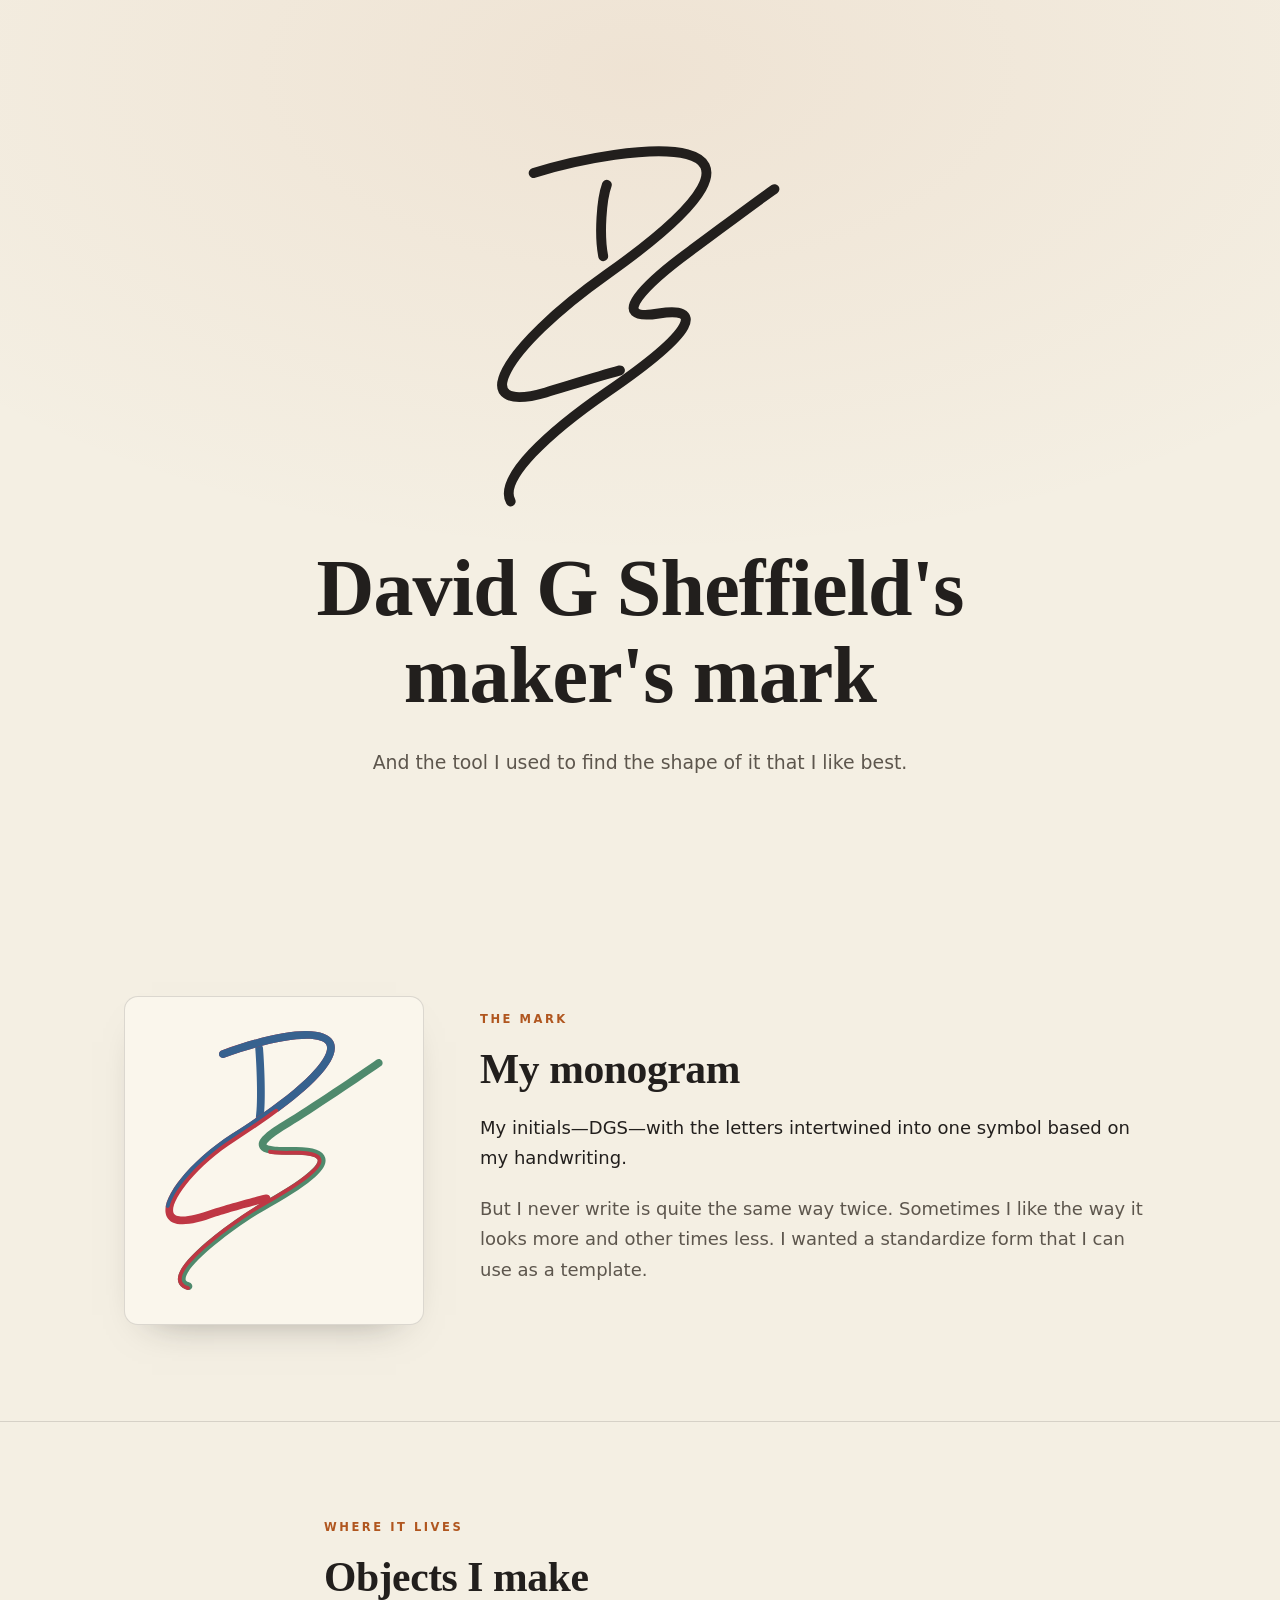
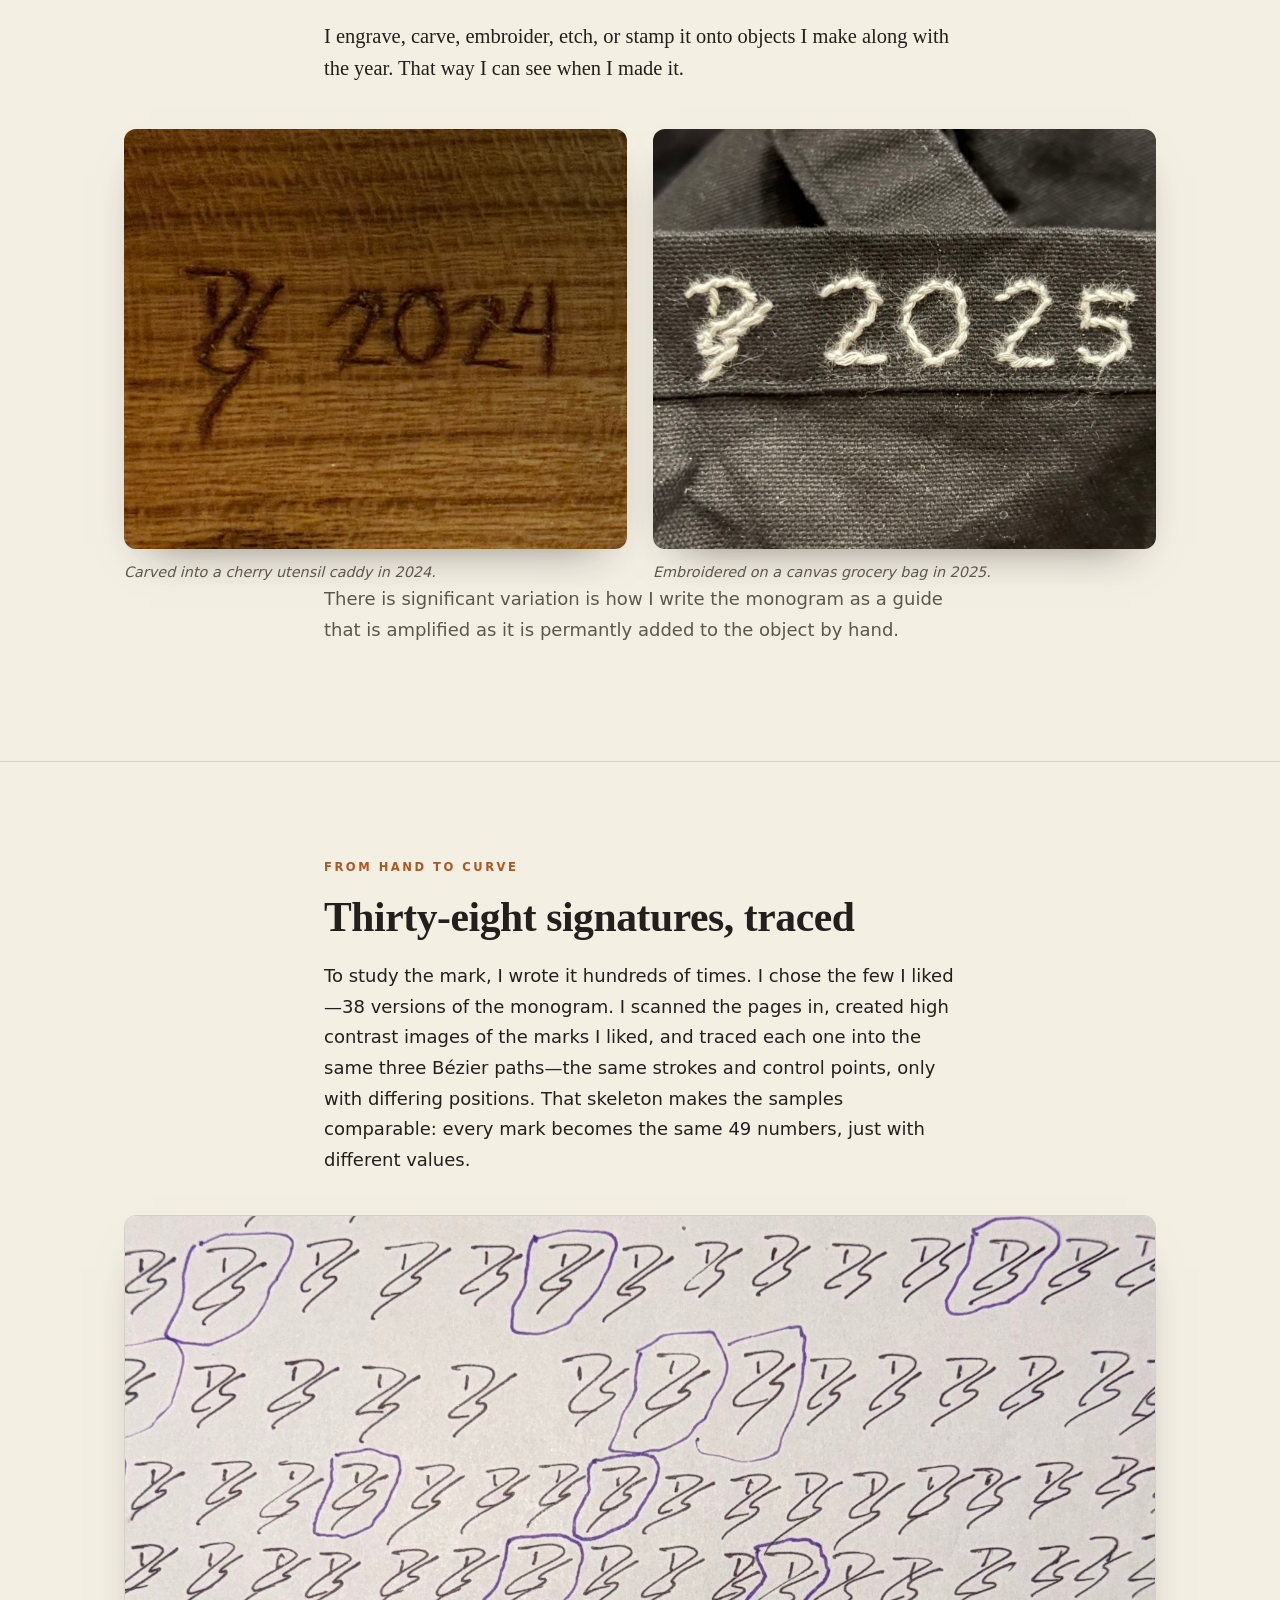
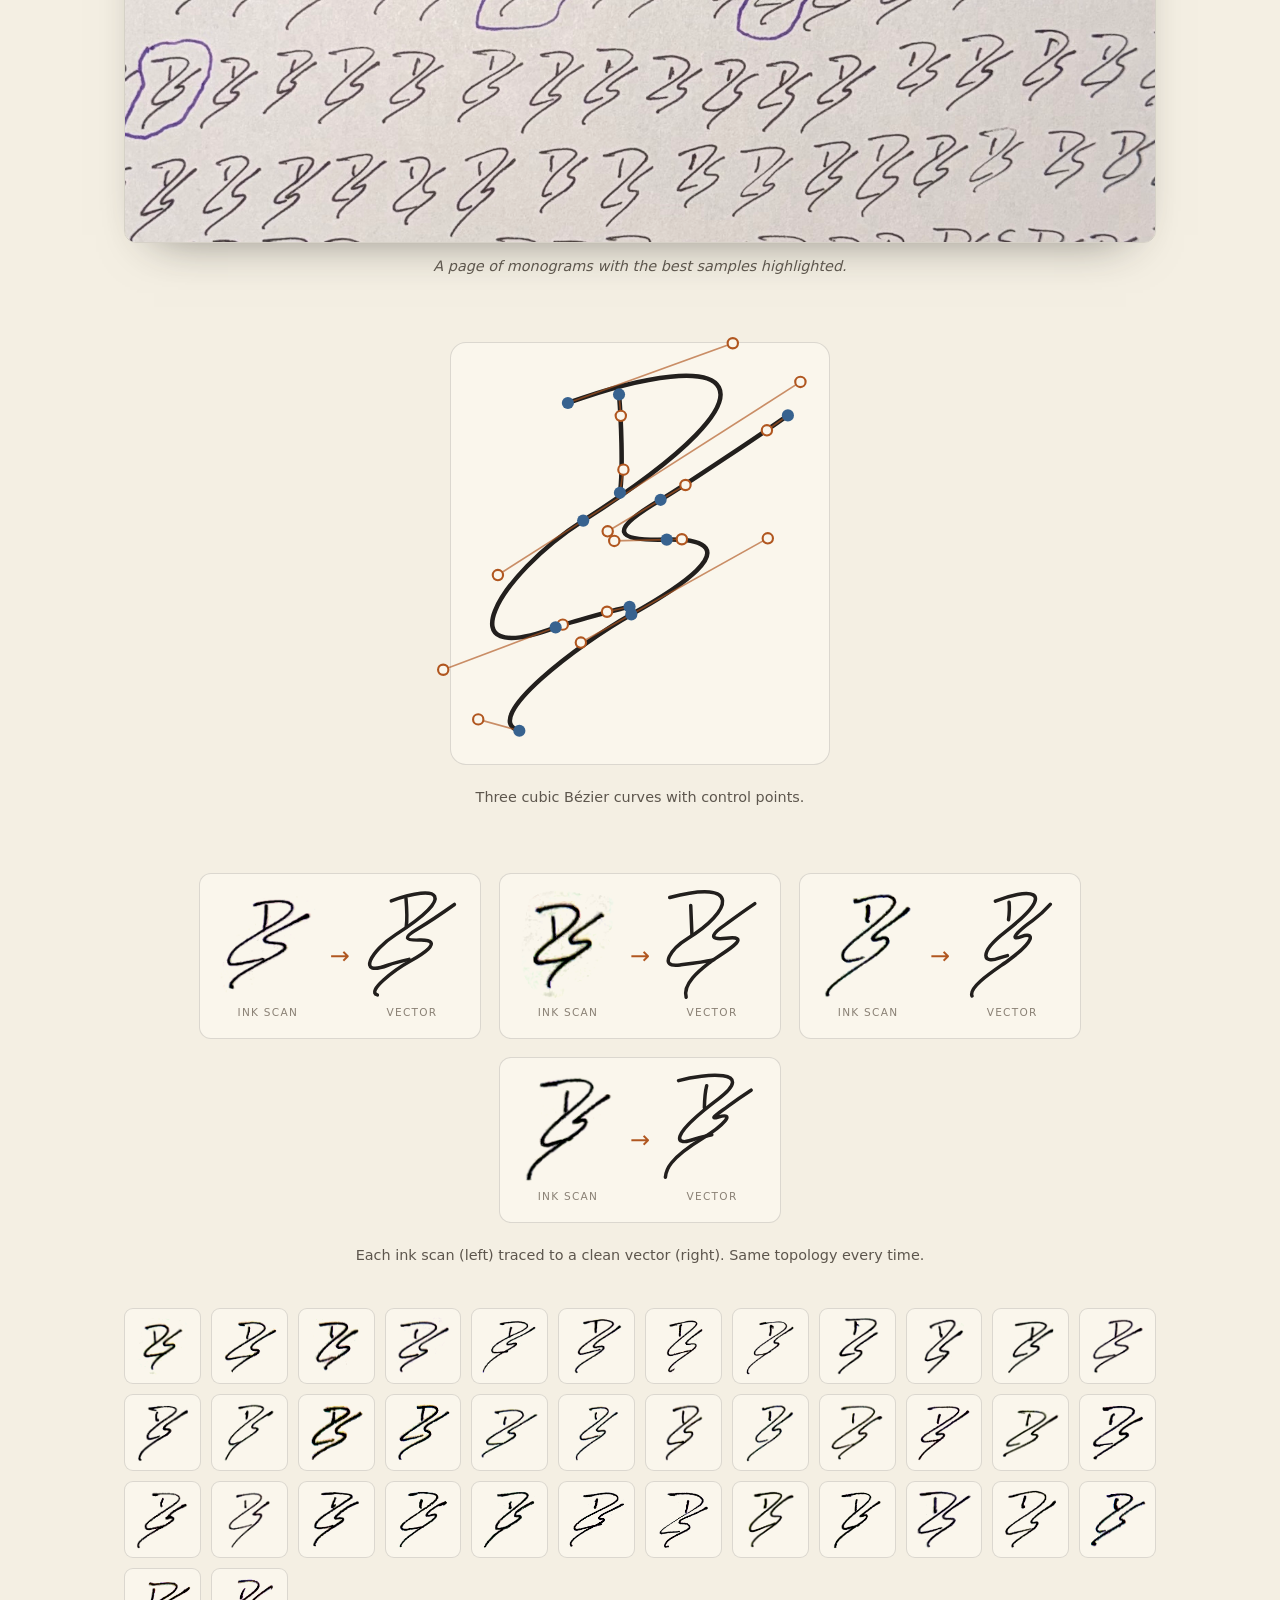
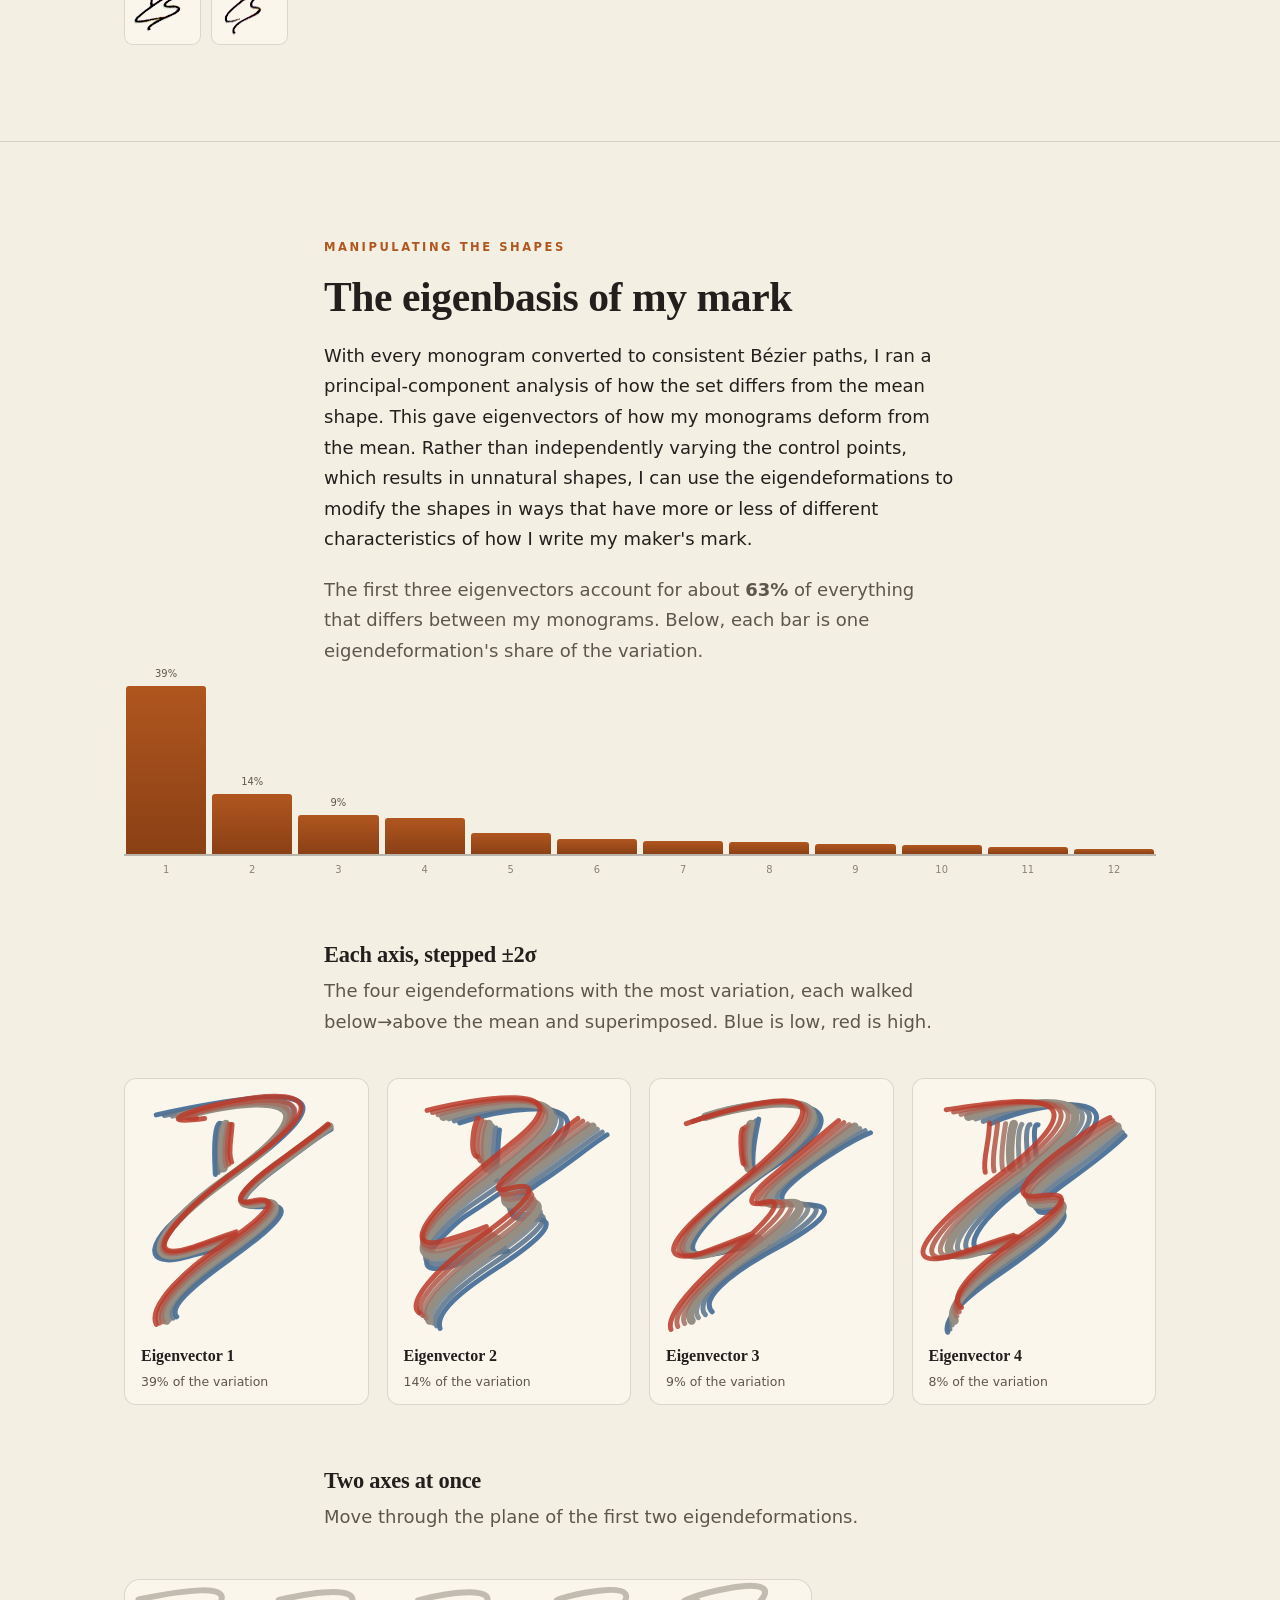
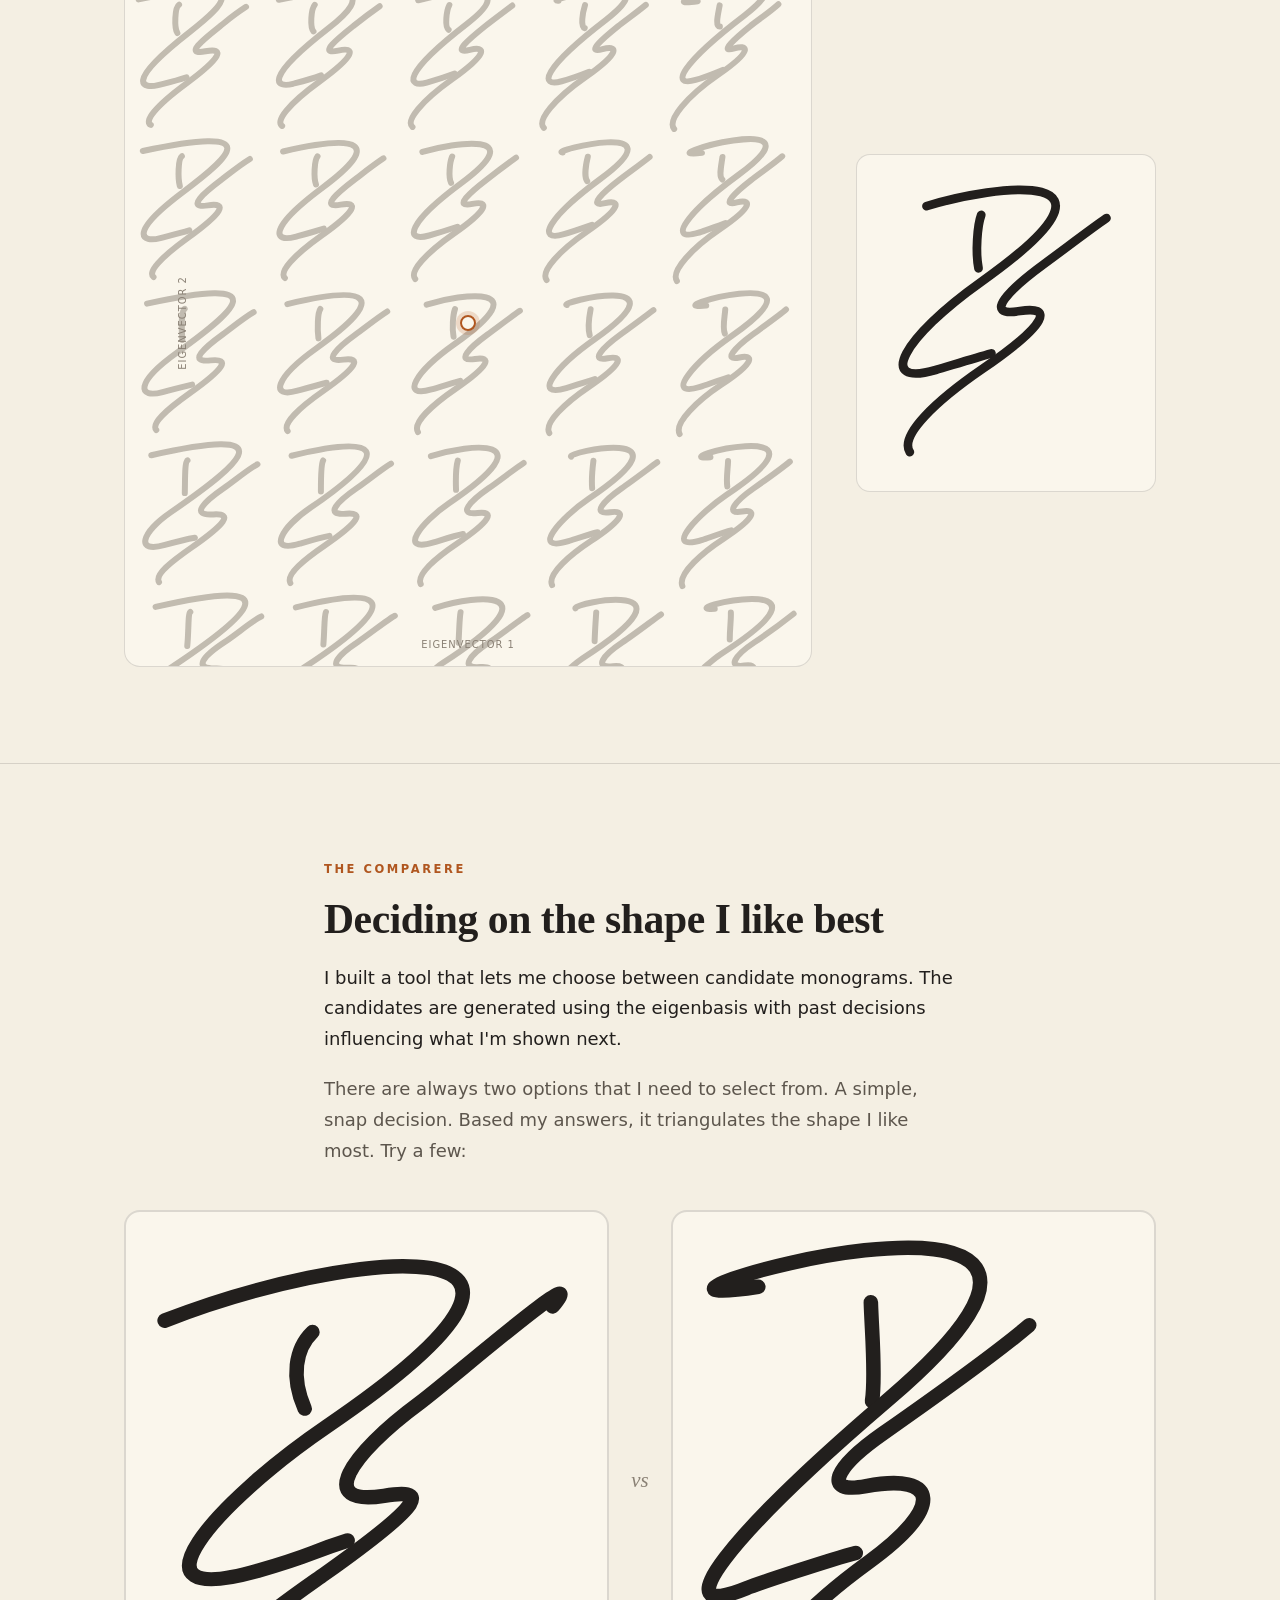
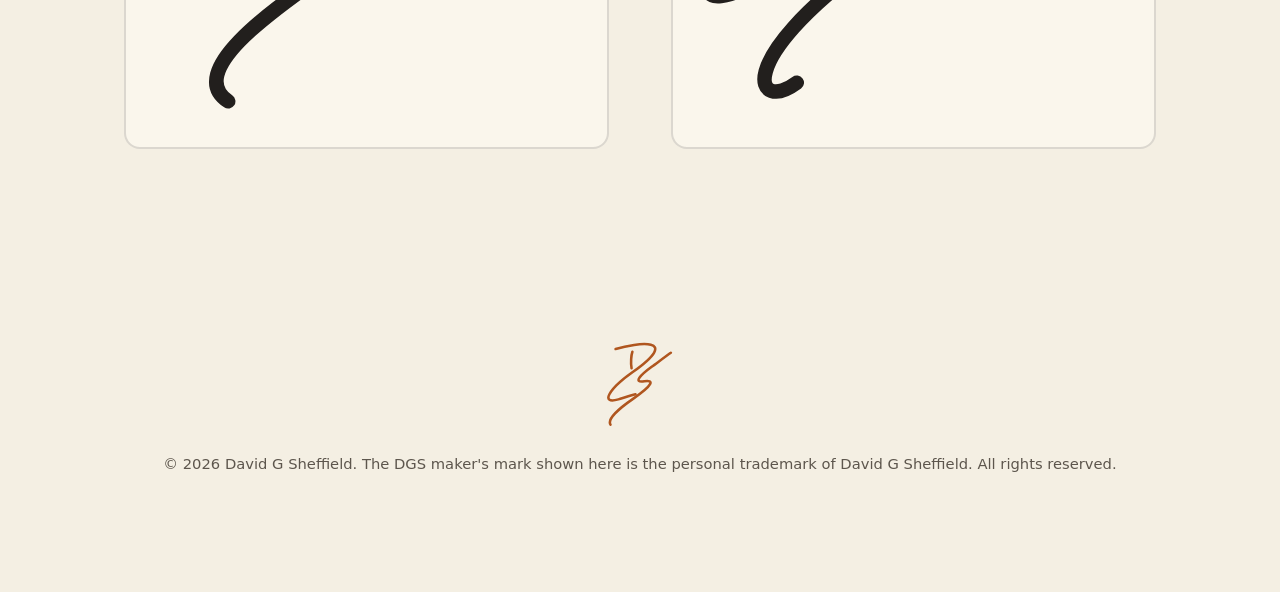
==== commit bb04195e: "Improve text and decompose monogram" ====
--- a/docs/index.html
+++ b/docs/index.html
@@ -3,7 +3,7 @@
 <head>
 <meta charset="utf-8">
 <meta name="viewport" content="width=device-width, initial-scale=1">
-<title>A Maker's Mark — the geometry of a signature</title>
+<title>David G Sheffield's maker's mark</title>
 <meta name="description" content="The DS maker's mark: from a hand-drawn signature to an eigenvector decomposition and a preference-learning comparer.">
 <style>
   :root{
@@ -95,11 +95,14 @@
 
   /* ---- samples wall ---- */
   .wall{display:grid;grid-template-columns:repeat(auto-fill,minmax(76px,1fr));gap:10px;margin-top:40px}
-  .wall .chip{background:var(--panel);border:1px solid var(--line);border-radius:9px;padding:8px;
-    aspect-ratio:1;display:flex;align-items:center;justify-content:center;
+  .wall .chip{background:var(--panel);border:1px solid var(--line);border-radius:9px;
+    aspect-ratio:1;position:relative;overflow:hidden;
     transition:transform .35s ease,box-shadow .35s ease}
   .wall .chip:hover{transform:translateY(-4px) rotate(-1deg);box-shadow:0 14px 26px -16px rgba(34,31,29,.55)}
-  .wall .chip img{max-width:100%;max-height:100%;mix-blend-mode:multiply;filter:contrast(1.05)}
+  .wall .chip .scan{position:absolute;inset:8px;margin:auto;max-width:calc(100% - 16px);max-height:calc(100% - 16px);
+    object-fit:contain;mix-blend-mode:multiply;filter:contrast(1.05)}
+  .wall .chip .vec{position:absolute;inset:8px}
+  .wall .chip .vec svg{width:100%;height:100%}
 
   /* ---- conversion strip ---- */
   .convo{display:flex;flex-wrap:wrap;gap:18px;margin-top:40px;justify-content:center}
@@ -157,10 +160,31 @@
   footer .mark{width:78px;aspect-ratio:110/124;margin:0 auto 22px}
   footer p{font-size:.92rem}
 
+  /* ---- full-page scan ---- */
+  .scanpage{margin-top:40px}
+  .scanpage img{width:100%;border-radius:12px;border:1px solid var(--line);
+    box-shadow:0 22px 48px -30px rgba(34,31,29,.6);display:block}
+
+  /* ---- control-point anatomy ---- */
+  .anatomy{display:grid;grid-template-columns:minmax(0,1fr) minmax(0,320px);gap:44px;
+    align-items:center;margin-top:40px}
+  .anatomy .plate{background:var(--panel);border:1px solid var(--line);border-radius:16px;padding:22px}
+  .anatomy .plate .mark{aspect-ratio:110/124}
+  .cp-legend .row{display:flex;align-items:center;gap:12px;font-size:.88rem;color:var(--ink-soft);margin-bottom:12px}
+  .cp-legend .row svg{flex:none}
+  .numbreak{display:flex;gap:14px;flex-wrap:wrap;margin-top:6px}
+  .numbreak .n{flex:1;min-width:82px;background:var(--panel);border:1px solid var(--line);
+    border-radius:10px;padding:12px 14px}
+  .numbreak .n b{font-family:var(--serif);font-size:1.5rem;color:var(--rust-deep);display:block;line-height:1}
+  .numbreak .n span{font-size:.72rem;color:var(--ink-soft);letter-spacing:.02em}
+
+  /* ---- monogram decomposition ---- */
+  .decomp-img{display:block;width:100%;height:auto}
+
   @media(max-width:820px){
     body{font-size:17px}
     section{padding:72px 0}
-    .mark-feature,.morph{grid-template-columns:1fr;gap:30px}
+    .mark-feature,.morph,.anatomy{grid-template-columns:1fr;gap:30px}
     .morph .live{max-width:240px;margin:0 auto}
     .photos{grid-template-columns:1fr}
     .photos img{height:300px}
@@ -174,23 +198,23 @@
 <!-- HERO -->
 <header class="hero">
   <div class="mark mark-hero" id="hero-mark"></div>
-  <p class="eyebrow" style="margin-top:20px">My Maker's Mark</p>
-  <h1>A signature<br>of my work</h1>
-  <p class="sub">The mark I add to objects I make and the tool to find the versions of it I like best.</p>
-  <div class="scrollcue">Scroll ↓</div>
+  <!-- <p class="eyebrow" style="margin-top:20px">My Maker's Mark</p> -->
+  <h1>David G Sheffield's<br>maker's mark</h1>
+  <p class="sub">And the tool I used to find the shape of it that I like best.</p>
+  <!-- <div class="scrollcue">Scroll ↓</div> -->
 </header>
 
 <!-- THE MARK -->
 <section id="mark">
   <div class="wrap mark-feature">
     <div class="plate reveal">
-      <div class="mark" id="feature-mark"></div>
+      <img src="assets/decomposed.svg" alt="The DGS monogram decomposed into its three letters: the D, the G and the S" class="mark decomp-img">
     </div>
     <div class="reveal">
       <p class="eyebrow">The mark</p>
-      <h2 style="font-size:clamp(1.8rem,4vw,2.6rem);margin-bottom:.5em">A monogram in three strokes</h2>
-      <p>My initials with the three letters—<b>D</b>, <b>G</b>, <b>S</b>—intertwined into one symbol based on my handwriting.</p>
-      <p class="muted">But I never write is quite the same way twice. Sometimes I like it more and other times less. I wanted a standardize form that I can use as a template.</p>
+      <h2 style="font-size:clamp(1.8rem,4vw,2.6rem);margin-bottom:.5em">My monogram</h2>
+      <p>My initials—DGS—with the letters intertwined into one symbol based on my handwriting.</p>
+      <p class="muted">But I never write is quite the same way twice. Sometimes I like the way it looks more and other times less. I wanted a standardize form that I can use as a template.</p>
       <div class="stroke-facts">
       </div>
     </div>
@@ -201,7 +225,7 @@
 <section id="use">
   <div class="wrap narrow reveal">
     <p class="eyebrow">Where it lives</p>
-    <h2 style="font-size:clamp(1.8rem,4vw,2.6rem);margin-bottom:.5em">I put it on the things I make</h2>
+    <h2 style="font-size:clamp(1.8rem,4vw,2.6rem);margin-bottom:.5em">Objects I make</h2>
     <p class="lede">I engrave, carve, embroider, etch, or stamp it onto objects I make along with the year. That way I can see when I made it.</p>
   </div>
   <div class="wrap photos reveal">
@@ -227,13 +251,23 @@
     <p>To study the mark, I wrote it hundreds of times. I chose the few I liked—38 versions of the monogram. I scanned the pages in, created high contrast images of the marks I liked, and traced each one into the same three Bézier paths—the same strokes and control points, only with differing positions. That skeleton makes the samples comparable: every mark becomes the same 49 numbers, just with different values.</p>
   </div>
 
-  <div class="wrap reveal">
+  <figure class="wrap scanpage reveal">
+    <img src="assets/full_scan.jpg" alt="A notebook page filled with dozens of hand-drawn versions of the DGS monogram" loading="lazy">
+    <figcaption class="muted" style="text-align:center;font-size:.9rem;margin-top:.7rem;font-style:italic">A page of monograms with the best samples highlighted.</figcaption>
+  </figure>
+
+  <div class="wrap narrow reveal" style="margin-top:64px">
+    <div class="plate" style="background:var(--panel);border:1px solid var(--line);border-radius:16px;padding:22px;max-width:380px;margin:0 auto"><div class="mark" id="anatomy-mark"></div></div>
+    <p class="muted" style="text-align:center;font-size:.9rem;margin-top:20px">Three cubic Bézier curves with control points.</p>
+  </div>
+
+  <div class="wrap reveal" style="margin-top:64px">
     <div class="convo" id="convo"></div>
     <p class="muted" style="text-align:center;font-size:.9rem;margin-top:20px">Each ink scan (left) traced to a clean vector (right). Same topology every time.</p>
   </div>
 
-  <div class="wrap reveal" style="margin-top:20px">
-    <p class="muted" style="text-align:center;font-size:.9rem;margin-bottom:0">The full set — thirty-eight times my hand tried to draw the same two letters:</p>
+  <div class="wrap reveal" style="margin-top:40px">
+    <!-- <p class="muted" style="text-align:center;font-size:.9rem;margin-bottom:0">The full set</p> -->
     <div class="wall" id="wall"></div>
   </div>
 </section>
@@ -347,14 +381,38 @@
 
 /* ---------- hero + feature + footer ---------- */
 document.getElementById('hero-mark').innerHTML   = mark(DATA.mean,{sw:3.2,draw:true});
-document.getElementById('feature-mark').innerHTML= mark(DATA.samples[12]||DATA.mean,{sw:3.6});
 document.getElementById('foot-mark').innerHTML   = mark(DATA.mean,{sw:3.6,stroke:'#b0561f'});
 
-/* ---------- samples wall ---------- */
+/* ---------- samples wall (scan -> vector on scroll) ---------- */
 (function(){
   const wall=document.getElementById('wall');
   wall.innerHTML = DATA.sample_order.map(n=>
-    `<div class="chip"><img src="assets/scans/${n}.png" alt="signature ${n}" loading="lazy"></div>`).join('');
+    `<div class="chip">`+
+      `<img class="scan" src="assets/scans/${n}.png" alt="signature ${n}" loading="lazy">`+
+      `<div class="vec">${DATA.samples[n]?mark(DATA.samples[n],{sw:5}):''}</div>`+
+    `</div>`).join('');
+  const chips=[...wall.querySelectorAll('.chip')], N=chips.length;
+  let ticking=false;
+  function paint(){
+    ticking=false;
+    const r=wall.getBoundingClientRect();
+    const vh=window.innerHeight||document.documentElement.clientHeight;
+    const start=vh*0.9, end=vh*0.1;
+    const prog=Math.max(0,Math.min(1,(start-r.top)/(start-end+r.height)));
+    // hold the ink scans through the first stretch, then crossfade quickly;
+    // T_START = when the fade begins, SPREAD = per-chip stagger, DUR = fade length
+    const T_START=0.38, SPREAD=0.12, DUR=0.12;
+    for(let i=0;i<N;i++){
+      const f=i/Math.max(1,N-1);
+      const local=Math.max(0,Math.min(1,(prog-(T_START+f*SPREAD))/DUR));
+      chips[i].querySelector('.vec').style.opacity=local;
+      chips[i].querySelector('.scan').style.opacity=1-local;
+    }
+  }
+  function onScroll(){ if(!ticking){ ticking=true; requestAnimationFrame(paint); } }
+  paint();
+  window.addEventListener('scroll',onScroll,{passive:true});
+  window.addEventListener('resize',onScroll);
 })();
 
 /* ---------- conversion strip ---------- */
@@ -367,6 +425,30 @@
       <div class="arrow">→</div>
       <div class="cellwrap"><div class="cell mark">${mark(DATA.samples[n],{sw:4})}</div><span>vector</span></div>
     </div>`).join('');
+})();
+
+/* ---------- control-point anatomy ---------- */
+(function(){
+  const dmap = DATA.samples[12] || DATA.mean;
+  let arms='', ctrl='', nodes='';
+  for(const p of PIDS){
+    const t=tok(dmap[p]).filter(x=>x.n!==undefined).map(x=>x.n);
+    const pts=[]; for(let i=0;i+1<t.length;i+=2) pts.push([t[i],t[i+1]]);
+    const on=[pts[0]], handles=[]; let i=1;
+    while(i+2 < pts.length){
+      const c1=pts[i], c2=pts[i+1], end=pts[i+2];
+      handles.push([on[on.length-1],c1]);
+      handles.push([end,c2]);
+      on.push(end); i+=3;
+    }
+    for(const [a,b] of handles){
+      arms+=`<line x1="${a[0]}" y1="${a[1]}" x2="${b[0]}" y2="${b[1]}" stroke="#b0561f" stroke-width="0.55" opacity="0.65"/>`;
+      ctrl+=`<circle cx="${b[0]}" cy="${b[1]}" r="1.7" fill="#faf6ec" stroke="#b0561f" stroke-width="0.7"/>`;
+    }
+    for(const nd of on) nodes+=`<circle cx="${nd[0]}" cy="${nd[1]}" r="2" fill="#37628f"/>`;
+  }
+  document.getElementById('anatomy-mark').innerHTML =
+    `<svg viewBox="${VB}">${pathEls(dmap,'#221f1d',1.5)}${arms}${ctrl}${nodes}</svg>`;
 })();
 
 /* ---------- scree ---------- */
